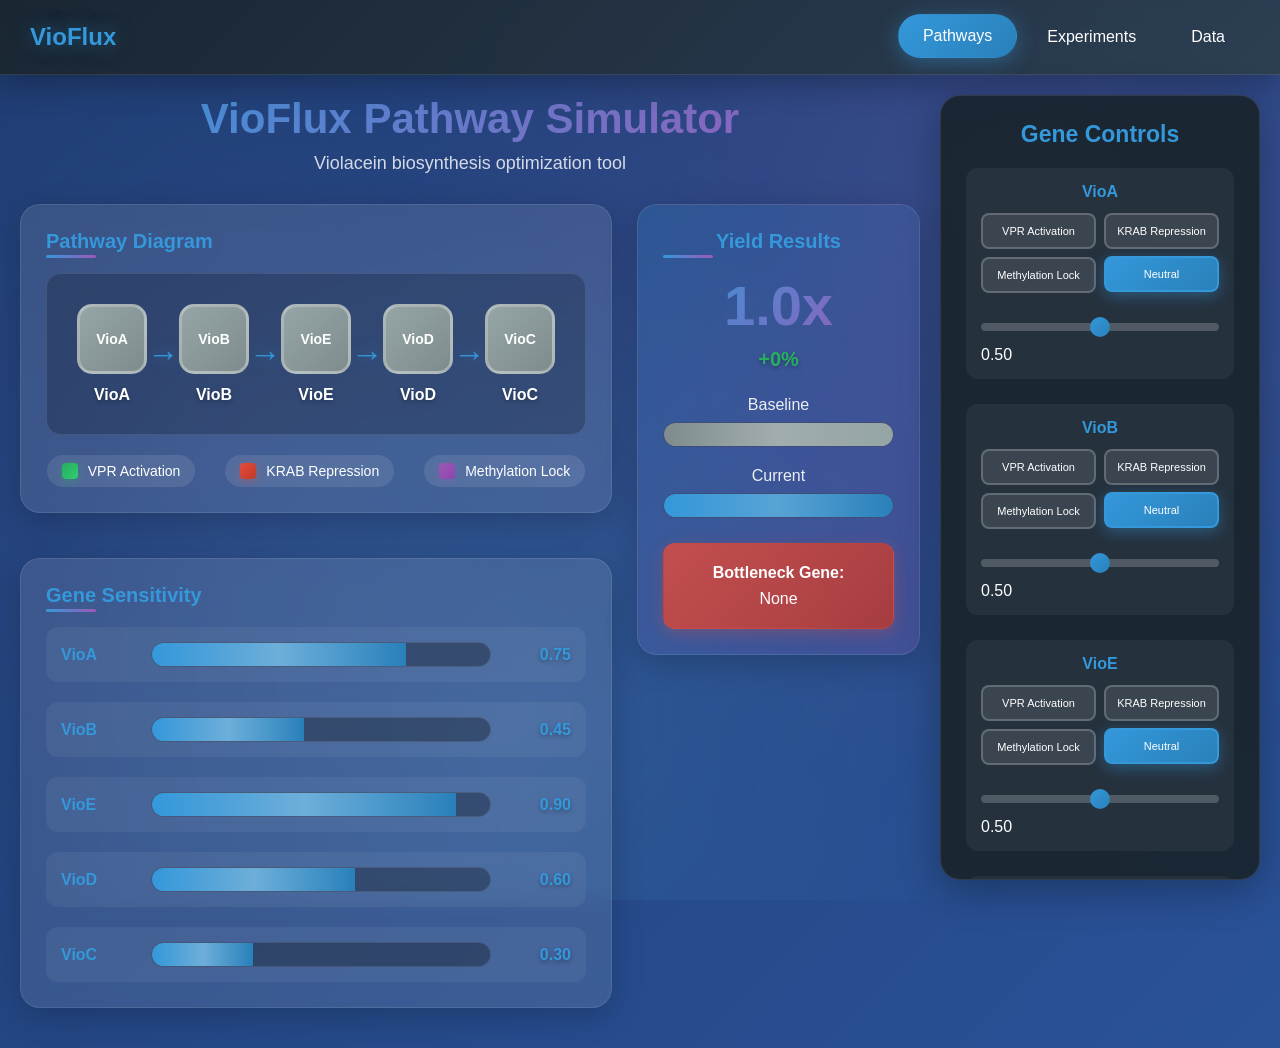
==== docs/index.html @ d542869a "Publish demo to GitHub Pages" ====
<!DOCTYPE html>
<html lang="en">
<head>
    <meta charset="UTF-8">
    <meta name="viewport" content="width=device-width, initial-scale=1.0">
    <title>VioFlux - Violacein Pathway Simulator</title>
    <style>
/* ========= Base / Globals ========= */
* {
    margin: 0;
    padding: 0;
    box-sizing: border-box;
}

/* NEW: variables + space for the floating controls */
:root { --controls-width: 320px; --controls-gap: 20px; --nav-height: 60px; }
body.with-controls {
    padding-right: calc(var(--controls-width) + var(--controls-gap));
}

body {
    font-family: 'Segoe UI', Tahoma, Geneva, Verdana, sans-serif;
    background: linear-gradient(135deg, #1e3c72 0%, #2a5298 100%);
    color: white;
    min-height: 100vh;
    position: relative;
    overflow-x: hidden;
    padding-top: var(--nav-height);
}

body::before {
    content: '';
    position: fixed;
    top: 0;
    left: 0;
    width: 100%;
    height: 100%;
    background: radial-gradient(circle at 20% 50%, rgba(120, 119, 198, 0.1) 0%, transparent 50%),
                radial-gradient(circle at 80% 20%, rgba(255, 119, 198, 0.1) 0%, transparent 50%),
                radial-gradient(circle at 40% 80%, rgba(120, 219, 255, 0.1) 0%, transparent 50%);
    z-index: -1;
    animation: backgroundShift 20s ease-in-out infinite alternate;
}

@keyframes backgroundShift {
    0% { transform: translateX(-10px) translateY(-5px); }
    100% { transform: translateX(10px) translateY(5px); }
}

/* ========= Navbar ========= */
.navbar {
    background: linear-gradient(135deg, rgba(26, 37, 47, 0.95) 0%, rgba(44, 62, 80, 0.95) 100%);
    backdrop-filter: blur(10px);
    padding: 15px 30px;
    display: flex;
    align-items: center;
    box-shadow: 0 8px 32px rgba(0, 0, 0, 0.3);
    border-bottom: 1px solid rgba(255, 255, 255, 0.1);
    position: fixed;
    top: 0;
    left: 0;
    right: 0;
    z-index: 100;
}

.logo {
    display: flex;
    align-items: center;
    gap: 10px;
    font-size: 24px;
    font-weight: 700;
    color: #3498db;
    text-shadow: 0 0 20px rgba(52, 152, 219, 0.5);
}

.nav-links {
    margin-left: auto;
    display: flex;
    gap: 5px;
}

.nav-link {
    padding: 12px 24px;
    cursor: pointer;
    border-radius: 25px;
    transition: all 0.3s cubic-bezier(0.4, 0, 0.2, 1);
    position: relative;
    overflow: hidden;
    font-weight: 500;
    border: 1px solid transparent;
}

.nav-link::before {
    content: '';
    position: absolute;
    top: 0;
    left: -100%;
    width: 100%;
    height: 100%;
    background: linear-gradient(90deg, transparent, rgba(255, 255, 255, 0.1), transparent);
    transition: left 0.5s;
}

.nav-link:hover::before { left: 100%; }

.nav-link:hover {
    background: rgba(255, 255, 255, 0.1);
    transform: translateY(-2px);
    box-shadow: 0 4px 15px rgba(0, 0, 0, 0.2);
    border-color: rgba(255, 255, 255, 0.2);
}

.nav-link.active {
    background: linear-gradient(135deg, #3498db, #2980b9);
    color: white;
    box-shadow: 0 4px 20px rgba(52, 152, 219, 0.4);
    transform: translateY(-1px);
}

/* ========= Layout ========= */
.container {
    max-width: 1200px;
    margin: 0 auto;
    padding: 20px;
}

/* Tabs */
.tab-content { display: none; animation: fadeInUp 0.5s ease-out; }
.tab-content.active { display: block; }

@keyframes fadeInUp {
    from { opacity: 0; transform: translateY(20px); }
    to   { opacity: 1; transform: translateY(0); }
}

.header { text-align: center; margin-bottom: 30px; }

.title {
    font-size: 42px;
    font-weight: 700;
    background: linear-gradient(135deg, #3498db, #9b59b6);
    background-clip: text;
    -webkit-background-clip: text;
    -webkit-text-fill-color: transparent;
    margin-bottom: 10px;
    animation: titleFloat 4s ease-in-out infinite alternate;
}

@keyframes titleFloat {
    0% { transform: translateY(0px); }
    100% { transform: translateY(-5px); }
}

.subtitle {
    font-size: 18px;
    color: rgba(255, 255, 255, 0.8);
    font-weight: 300;
}

/* Cards */
.card {
    background: rgba(255, 255, 255, 0.1);
    backdrop-filter: blur(10px);
    border-radius: 20px;
    padding: 25px;
    margin-bottom: 20px;
    box-shadow: 0 8px 32px rgba(0, 0, 0, 0.2);
    border: 1px solid rgba(255, 255, 255, 0.1);
    transition: all 0.3s cubic-bezier(0.4, 0, 0.2, 1);
    position: relative;
    overflow: hidden;
}
.card::before {
    content: '';
    position: absolute;
    top: -50%; left: -50%;
    width: 200%; height: 200%;
    background: linear-gradient(45deg, transparent, rgba(255, 255, 255, 0.05), transparent);
    transform: rotate(45deg);
    transition: all 0.8s; opacity: 0;
}
.card:hover::before { opacity: 1; transform: rotate(45deg) translateX(100%); }
.card:hover {
    transform: translateY(-8px);
    box-shadow: 0 20px 40px rgba(0, 0, 0, 0.3);
    border-color: rgba(255, 255, 255, 0.2);
}
.card h3 {
    color: #3498db; margin-bottom: 20px; font-size: 20px; font-weight: 600; position: relative;
}
.card h3::after {
    content: ''; position: absolute; bottom: -5px; left: 0; width: 50px; height: 3px;
    background: linear-gradient(90deg, #3498db, #9b59b6); border-radius: 2px;
}

/* Main layout for pathways */
.main-content {
    display: grid;
    grid-template-columns: 2fr 1fr;
    gap: 25px;
}

.left-panel, .right-panel {
    display: flex;
    flex-direction: column;
    gap: 25px;
}

/* Pathway diagram */
.pathway-box {
    display: flex;
    align-items: center;
    justify-content: space-between;
    padding: 30px;
    background: rgba(0, 0, 0, 0.2);
    border-radius: 15px;
    margin-bottom: 20px;
    border: 1px solid rgba(255, 255, 255, 0.1);
}

.gene-node { display: flex; flex-direction: column; align-items: center; gap: 12px; cursor: pointer; transition: all 0.3s ease; }
.gene-node:hover { transform: scale(1.05); }

.gene-circle {
    width: 70px; height: 70px; border-radius: 15px; display: flex; align-items: center; justify-content: center;
    font-weight: bold; cursor: pointer; transition: all 0.3s cubic-bezier(0.4, 0, 0.2, 1);
    border: 3px solid transparent; position: relative; overflow: hidden; font-size: 14px;
}
.gene-circle::before {
    content: ''; position: absolute; top: -50%; left: -50%; width: 200%; height: 200%;
    background: linear-gradient(45deg, transparent, rgba(255, 255, 255, 0.2), transparent);
    transition: transform 0.6s; transform: translateX(-100%) rotate(45deg);
}
.gene-circle:hover::before { transform: translateX(100%) rotate(45deg); }
.gene-circle:hover { transform: scale(1.1) rotate(5deg); box-shadow: 0 10px 30px rgba(0, 0, 0, 0.3); }

.gene-circle.neutral { background: linear-gradient(135deg, #95a5a6, #7f8c8d); border-color: rgba(255, 255, 255, 0.3); }
.gene-circle.vpr-activation { background: linear-gradient(135deg, #27ae60, #2ecc71); border-color: #27ae60; box-shadow: 0 0 20px rgba(39, 174, 96, 0.4); }
.gene-circle.krab-repression { background: linear-gradient(135deg, #e74c3c, #c0392b); border-color: #e74c3c; box-shadow: 0 0 20px rgba(231, 76, 60, 0.4); }
.gene-circle.methylation-lock { background: linear-gradient(135deg, #9b59b6, #8e44ad); border-color: #9b59b6; box-shadow: 0 0 20px rgba(155, 89, 182, 0.4); }

.gene-label { font-size: 16px; font-weight: 600; text-shadow: 0 2px 4px rgba(0, 0, 0, 0.3); }

.pathway-arrow {
    font-size: 32px; color: #3498db; animation: arrowPulse 2s ease-in-out infinite;
    text-shadow: 0 0 15px rgba(52, 152, 219, 0.6); text-align: center;
}
@keyframes arrowPulse { 0%, 100% { transform: scale(1); opacity: 0.7; } 50% { transform: scale(1.1); opacity: 1; } }

/* Legend */
.legend { display: flex; justify-content: center; gap: 30px; flex-wrap: wrap; }
.legend-item {
    display: flex; align-items: center; gap: 10px; font-size: 14px; font-weight: 500; padding: 8px 15px;
    background: rgba(255, 255, 255, 0.1); border-radius: 20px; transition: all 0.3s ease;
}
.legend-item:hover { background: rgba(255, 255, 255, 0.2); transform: translateY(-2px); }
.legend-dot { width: 16px; height: 16px; border-radius: 4px; box-shadow: 0 2px 8px rgba(0, 0, 0, 0.3); }
.legend-dot.green { background: linear-gradient(135deg, #27ae60, #2ecc71); box-shadow: 0 2px 8px rgba(39, 174, 96, 0.4); }
.legend-dot.red { background: linear-gradient(135deg, #e74c3c, #c0392b); box-shadow: 0 2px 8px rgba(231, 76, 60, 0.4); }
.legend-dot.purple { background: linear-gradient(135deg, #9b59b6, #8e44ad); box-shadow: 0 2px 8px rgba(155, 89, 182, 0.4); }

/* Yield card */
.yield-card { text-align: center; background: linear-gradient(135deg, rgba(52, 152, 219, 0.2), rgba(155, 89, 182, 0.2)); }
.yield-number {
    font-size: 56px; font-weight: 700; background: linear-gradient(135deg, #3498db, #9b59b6);
    background-clip: text; -webkit-background-clip: text; -webkit-text-fill-color: transparent; margin-bottom: 10px;
    animation: yieldPulse 3s ease-in-out infinite;
}
@keyframes yieldPulse { 0%, 100% { transform: scale(1); } 50% { transform: scale(1.05); } }
.yield-change { font-size: 20px; font-weight: 600; margin-bottom: 25px; text-shadow: 0 2px 4px rgba(0,0,0,0.3); }
.yield-bars { margin: 25px 0; }
.bar-section { margin-bottom: 20px; }
.bar-label { font-size: 16px; margin-bottom: 8px; color: rgba(255,255,255,0.9); font-weight: 500; }
.bar-container {
    height: 25px; background: rgba(0, 0, 0, 0.3); border-radius: 15px; overflow: hidden; border: 1px solid rgba(255,255,255,0.1);
}
.bar-fill { height: 100%; transition: all 0.8s cubic-bezier(0.4,0,0.2,1); position: relative; }
.bar-fill::after {
    content: ''; position: absolute; inset: 0;
    background: linear-gradient(90deg, transparent, rgba(255,255,255,0.2), transparent); animation: shimmer 2s infinite;
}
@keyframes shimmer { 0% { transform: translateX(-100%);} 100% { transform: translateX(100%);} }
.bar-fill.baseline { background: linear-gradient(90deg, #7f8c8d, #95a5a6); }
.bar-fill.current { background: linear-gradient(90deg, #3498db, #2980b9); }

.bottleneck-box {
    background: linear-gradient(135deg, rgba(231, 76, 60, 0.8), rgba(192, 57, 43, 0.8));
    padding: 20px; border-radius: 12px; margin-top: 25px; box-shadow: 0 4px 15px rgba(231, 76, 60, 0.3);
    border: 1px solid rgba(231, 76, 60, 0.3);
}
.bottleneck-box h4 { margin-bottom: 8px; font-weight: 600; }

/* Sensitivity bars */
.sensitivity-list { display: flex; flex-direction: column; gap: 20px; }
.sensitivity-item {
    display: flex; align-items: center; gap: 20px; padding: 15px; background: rgba(255,255,255,0.05);
    border-radius: 12px; transition: all 0.3s ease;
}
.sensitivity-item:hover { background: rgba(255,255,255,0.1); transform: translateX(5px); }
.sensitivity-label { min-width: 70px; font-weight: 600; color: #3498db; }
.sensitivity-bar {
    flex: 1; height: 25px; background: rgba(0,0,0,0.3); border-radius: 15px; overflow: hidden; border: 1px solid rgba(255,255,255,0.1);
}
.sensitivity-fill { height: 100%; background: linear-gradient(90deg, #3498db, #2980b9); transition: all 0.8s cubic-bezier(0.4,0,0.2,1); position: relative; }
.sensitivity-fill::after {
    content: ''; position: absolute; inset: 0;
    background: linear-gradient(90deg, transparent, rgba(255,255,255,0.3), transparent); animation: shimmer 3s infinite;
}
.sensitivity-value { min-width: 60px; text-align: right; font-weight: 600; color: #3498db; text-shadow: 0 2px 4px rgba(0,0,0,0.3); }

/* ========= Controls panel (FIXED) ========= */
.controls-panel {
    position: fixed;
    right: var(--controls-gap);
    left: auto;
    top: calc(var(--nav-height) + var(--controls-gap));
    height: calc(100vh - var(--nav-height) - (var(--controls-gap) * 2));
    width: var(--controls-width);
    background: rgba(26, 37, 47, 0.95);
    backdrop-filter: blur(15px);
    border-radius: 20px;
    padding: 25px;
    overflow-y: auto;
    box-shadow: 0 10px 40px rgba(0, 0, 0, 0.3);
    border: 1px solid rgba(255, 255, 255, 0.1);
    animation: slideInRight 0.6s ease-out;
    z-index: 200; /* above content, below any future modals */
}

@keyframes slideInRight {
    from { opacity: 0; transform: translateY(0) translateX(100%); }
    to   { opacity: 1; transform: translateY(0) translateX(0); }
}

.controls-panel h3 {
    color: #3498db;
    margin-bottom: 20px;
    font-size: 23px;
    font-weight: 600;
    text-align: center;
}

.control-group {
    margin-bottom: 25px;
    padding: 15px;
    background: rgba(255, 255, 255, 0.05);
    border-radius: 12px;
    transition: all 0.3s ease;
}
.control-group:hover { background: rgba(255, 255, 255, 0.08); }

.control-label {
    display: block; margin-bottom: 12px; font-weight: 600; color: #3498db; text-align: center;
}

.control-buttons {
    display: grid; grid-template-columns: 1fr 1fr; gap: 8px; margin-bottom: 15px;
}

.control-btn {
    padding: 10px 8px; border: 2px solid rgba(255, 255, 255, 0.2); background: rgba(255, 255, 255, 0.1);
    color: white; border-radius: 8px; cursor: pointer; font-size: 11px; font-weight: 500;
    transition: all 0.3s cubic-bezier(0.4, 0, 0.2, 1); position: relative; overflow: hidden;
}
.control-btn::before {
    content: ''; position: absolute; top: 0; left: -100%; width: 100%; height: 100%;
    background: linear-gradient(90deg, transparent, rgba(255, 255, 255, 0.1), transparent);
    transition: left 0.5s;
}
.control-btn:hover::before { left: 100%; }
.control-btn:hover { background: rgba(255,255,255,0.2); transform: translateY(-2px); box-shadow: 0 4px 15px rgba(0,0,0,0.2); }
.control-btn.active {
    background: linear-gradient(135deg, #3498db, #2980b9); border-color: #3498db; box-shadow: 0 4px 15px rgba(52,152,219,0.4);
    transform: translateY(-1px);
}

.control-section { margin-bottom: 25px; padding: 15px; background: rgba(255,255,255,0.05); border-radius: 12px; }
.control-section label { display: block; margin-bottom: 12px; font-weight: 600; color: #3498db; }

.slider {
    width: 100%; margin: 15px 0; height: 8px; border-radius: 4px; background: rgba(255, 255, 255, 0.2);
    outline: none; -webkit-appearance: none; appearance: none;
}
.slider::-webkit-slider-thumb {
    -webkit-appearance: none; appearance: none; width: 20px; height: 20px; border-radius: 50%;
    background: linear-gradient(135deg, #3498db, #2980b9); cursor: pointer; transition: all 0.3s ease;
}
.slider::-webkit-slider-thumb:hover { transform: scale(1.2); }
.slider::-moz-range-thumb {
    width: 20px; height: 20px; border-radius: 50%; background: linear-gradient(135deg, #3498db, #2980b9);
    cursor: pointer; box-shadow: 0 2px 10px rgba(52,152,219,0.4); border: none; transition: all 0.3s ease;
}
.slider::-moz-range-thumb:hover { transform: scale(1.2); }

.reset-button {
    width: 100%; padding: 15px; background: linear-gradient(135deg, #e74c3c, #c0392b);
    color: white; border: none; border-radius: 12px; cursor: pointer; font-weight: 600; font-size: 16px;
    transition: all 0.3s cubic-bezier(0.4, 0, 0.2, 1);
}
.reset-button:hover { background: linear-gradient(135deg, #c0392b, #a93226); transform: translateY(-2px); }
.reset-button:active { transform: translateY(0); }

/* Experiments, Data, etc. (unchanged from your original) */
.experiments-grid { display: grid; grid-template-columns: repeat(auto-fit, minmax(320px, 1fr)); gap: 25px; }
.run-button {
    padding: 12px 25px; background: linear-gradient(135deg, #3498db, #2980b9); color: white; border: none; border-radius: 25px;
    cursor: pointer; margin-bottom: 20px; font-weight: 600; font-size: 14px; transition: all 0.3s cubic-bezier(0.4,0,0.2,1);
    box-shadow: 0 4px 15px rgba(52, 152, 219, 0.3);
}
.run-button:hover { background: linear-gradient(135deg, #2980b9, #21618c); transform: translateY(-2px); box-shadow: 0 6px 20px rgba(52,152,219,0.4); }
.results-box { max-height: 250px; overflow-y: auto; padding-right: 10px; }
.results-box::-webkit-scrollbar { width: 6px; }
.results-box::-webkit-scrollbar-track { background: rgba(255,255,255,0.1); border-radius: 3px; }
.results-box::-webkit-scrollbar-thumb { background: rgba(52,152,219,0.6); border-radius: 3px; }

.config-list { display: flex; flex-direction: column; gap: 12px; }
.config-item {
    padding: 15px; border-radius: 12px; border-left: 4px solid; transition: all 0.3s ease; position: relative; overflow: hidden;
}
.config-item::before {
    content: ''; position: absolute; top: 0; left: -100%; width: 100%; height: 100%;
    background: linear-gradient(90deg, transparent, rgba(255,255,255,0.1), transparent); transition: left 0.6s;
}
.config-item:hover::before { left: 100%; }
.config-item:hover { transform: translateX(5px); box-shadow: 0 4px 15px rgba(0,0,0,0.2); }
.config-item.good { background: rgba(39, 174, 96, 0.2); border-left-color: #27ae60; box-shadow: 0 2px 10px rgba(39,174,96,0.1); }
.config-item.ok { background: rgba(52, 152, 219, 0.2); border-left-color: #3498db; box-shadow: 0 2px 10px rgba(52,152,219,0.1); }
.config-item.bad { background: rgba(231, 76, 60, 0.2); border-left-color: #e74c3c; box-shadow: 0 2px 10px rgba(231,76,60,0.1); }

.param-effects { display: flex; flex-direction: column; gap: 12px; }
.param-effects div { padding: 12px; background: rgba(255,255,255,0.1); border-radius: 8px; transition: all 0.3s ease; border-left: 3px solid #3498db; }
.param-effects div:hover { background: rgba(255,255,255,0.15); transform: translateX(5px); }

.data-section { display: grid; grid-template-columns: 2fr 1fr; gap: 25px; }
.data-table { width: 100%; border-collapse: collapse; border-radius: 12px; overflow: hidden; box-shadow: 0 4px 15px rgba(0,0,0,0.1); }
.data-table th, .data-table td { padding: 15px; text-align: left; border-bottom: 1px solid rgba(255,255,255,0.1); transition: all 0.3s ease; }
.data-table th { background: rgba(52,152,219,0.2); color: #3498db; font-weight: 600; text-transform: uppercase; font-size: 14px; letter-spacing: 1px; }
.data-table tr:hover { background: rgba(255,255,255,0.05); }

.settings-grid { display: grid; grid-template-columns: 1fr; gap: 18px; }
.setting-item {
    padding: 15px; background: rgba(255,255,255,0.1); border-radius: 12px; transition: all 0.3s ease; border-left: 4px solid #3498db;
}
.setting-item:hover { background: rgba(255,255,255,0.15); transform: translateX(5px); box-shadow: 0 4px 15px rgba(52,152,219,0.2); }

/* ========= Responsive ========= */
@media (max-width: 1000px) {
    /* remove right padding when panel is inline */
    body.with-controls { padding-right: 0; }

    .controls-panel {
        position: static;
        transform: none;
        margin-top: 20px;
        width: 100%;
        height: auto;
        animation: none;
    }
    .main-content { grid-template-columns: 1fr; }
    .data-section { grid-template-columns: 1fr; }
    .nav-links { gap: 2px; }
    .nav-link { padding: 8px 16px; font-size: 14px; }
}

@media (max-width: 600px) {
    .pathway-box { flex-direction: column; gap: 15px; padding: 20px; }
    .pathway-arrow { transform: rotate(90deg); margin: 10px 0; }
    .title { font-size: 28px; }
    .control-buttons { grid-template-columns: 1fr; }
    .gene-circle { width: 60px; height: 60px; font-size: 12px; }
    .yield-number { font-size: 42px; }
    .experiments-grid { grid-template-columns: 1fr; }
    .legend { gap: 15px; }
    .legend-item { font-size: 12px; padding: 6px 12px; }
}

/* Scrollbars + polish */
::-webkit-scrollbar { width: 8px; }
::-webkit-scrollbar-track { background: rgba(255,255,255,0.1); border-radius: 4px; }
::-webkit-scrollbar-thumb { background: linear-gradient(135deg, #3498db, #2980b9); border-radius: 4px; }
::-webkit-scrollbar-thumb:hover { background: linear-gradient(135deg, #2980b9, #21618c); }

@keyframes spin { 0% { transform: rotate(0deg);} 100% { transform: rotate(360deg);} }
.loading::after {
    content: ''; display: inline-block; width: 16px; height: 16px; margin-left: 8px;
    border: 2px solid transparent; border-top: 2px solid currentColor; border-radius: 50%; animation: spin 1s linear infinite;
}
.pulse { animation: pulse 2s infinite; }
@keyframes pulse {
    0% { box-shadow: 0 0 0 0 rgba(52,152,219,0.4);}
    70% { box-shadow: 0 0 0 15px rgba(52,152,219,0);}
    100% { box-shadow: 0 0 0 0 rgba(52,152,219,0);}
}

button:focus, .nav-link:focus, .control-btn:focus, .slider:focus { outline: 2px solid #3498db; outline-offset: 2px; }
* { transition: transform 0.2s ease, box-shadow 0.2s ease, opacity 0.2s ease; }
.glass {
    background: rgba(255,255,255,0.1); backdrop-filter: blur(20px); border: 1px solid rgba(255,255,255,0.2);
    box-shadow: 0 8px 32px rgba(0,0,0,0.1);
}
    </style>
</head>
<body>
    <nav class="navbar">
        <div class="logo">VioFlux</div>
        <div class="nav-links">
            <div class="nav-link active" data-tab="pathways">Pathways</div>
            <div class="nav-link" data-tab="experiments">Experiments</div>
            <div class="nav-link" data-tab="data">Data</div>
        </div>
    </nav>

    <div class="container">
        <!-- Pathways Tab -->
        <div id="pathways" class="tab-content active">
            <div class="header">
                <h1 class="title">VioFlux Pathway Simulator</h1>
                <p class="subtitle">Violacein biosynthesis optimization tool</p>
            </div>

            <div class="main-content">
                <div class="left-panel">
                    <div class="card">
                        <h3>Pathway Diagram</h3>
                        <div class="pathway-box" id="pathwayContainer">
                            <!-- Populated by JS -->
                        </div>
                        <div class="legend">
                            <div class="legend-item">
                                <div class="legend-dot green"></div> VPR Activation
                            </div>
                            <div class="legend-item">
                                <div class="legend-dot red"></div> KRAB Repression
                            </div>
                            <div class="legend-item">
                                <div class="legend-dot purple"></div> Methylation Lock
                            </div>
                        </div>
                    </div>

                    <div class="card">
                        <h3>Gene Sensitivity</h3>
                        <div class="sensitivity-list" id="sensitivityBars"></div>
                    </div>
                </div>

                <div class="right-panel">
                    <div class="card yield-card">
                        <h3>Yield Results</h3>
                        <div class="yield-number" id="yieldValue">1.0x</div>
                        <div class="yield-change" id="yieldChange">+0%</div>

                        <div class="yield-bars">
                            <div class="bar-section">
                                <div class="bar-label">Baseline</div>
                                <div class="bar-container">
                                    <div class="bar-fill baseline" style="width: 100%;"></div>
                                </div>
                            </div>
                            <div class="bar-section">
                                <div class="bar-label">Current</div>
                                <div class="bar-container">
                                    <div class="bar-fill current" id="currentYieldBar" style="width: 100%;"></div>
                                </div>
                            </div>
                        </div>

                        <div class="bottleneck-box" id="bottleneckInfo">
                            <h4>Bottleneck Gene:</h4>
                            <p id="bottleneckGene">None</p>
                        </div>
                    </div>
                </div>
            </div>
        </div>

        <!-- Experiments Tab -->
        <div id="experiments" class="tab-content">
            <div class="header">
                <h1 class="title">Experiment Results</h1>
                <p class="subtitle">Previous runs and optimization data</p>
            </div>

            <div class="experiments-grid">
                <div class="card">
                    <h3>Quick Grid Search</h3>
                    <p style="margin-bottom: 20px;">Test all combinations of OFF/MED/ON for each gene</p>
                    <button onclick="runGridSearch()" class="run-button">Run Grid Search</button>
                    <div id="gridResults" class="results-box"></div>
                </div>

                <div class="card">
                    <h3>Best Configurations</h3>
                    <div class="config-list">
                        <div class="config-item good"><strong>Config A:</strong> VioE + VioA activation → 2.3x yield</div>
                        <div class="config-item ok"><strong>Config B:</strong> Balanced expression → 1.8x yield</div>
                        <div class="config-item bad"><strong>Config C:</strong> VioE repressed → 0.4x yield</div>
                    </div>
                </div>

                <div class="card">
                    <h3>Parameter Effects</h3>
                    <p style="margin-bottom: 20px;">How different settings affect the final yield</p>
                    <div class="param-effects">
                        <div>Supply Cap: Higher = better (up to 2.5)</div>
                        <div>Burden: Lower = better performance</div>
                        <div>VioE critical: Don't repress below 0.3</div>
                    </div>
                </div>
            </div>
        </div>

        <!-- Data Tab -->
        <div id="data" class="tab-content">
            <div class="header">
                <h1 class="title">Pathway Data</h1>
                <p class="subtitle">Gene information and current settings</p>
            </div>

            <div class="data-section">
                <div class="card">
                    <h3>Gene Data</h3>
                    <table class="data-table">
                        <tr>
                            <th>Gene</th>
                            <th>Order</th>
                            <th>Baseline</th>
                            <th>Burden</th>
                        </tr>
                        <tbody id="pathwayDataTable"></tbody>
                    </table>
                </div>

                <div class="card">
                    <h3>Current Settings</h3>
                    <div class="settings-grid">
                        <div class="setting-item">
                            <strong>Supply Cap:</strong> <span id="currentSupplyCap">2.0</span>
                        </div>
                        <div class="setting-item">
                            <strong>Burden Factor:</strong> <span id="currentBurdenSensitivity">0.05</span>
                        </div>
                        <div class="setting-item">
                            <strong>Active Genes:</strong> <span id="activeGeneCount">0/5</span>
                        </div>
                        <div class="setting-item">
                            <strong>Current Yield:</strong> <span id="currentYield">1.0x</span>
                        </div>
                    </div>
                </div>
            </div>
        </div>
    </div>

    <!-- Controls Panel -->
    <div class="controls-panel">
        <h3>Gene Controls</h3>
        <div id="geneControls"></div>

        <div class="control-section">
            <label>Supply Cap</label>
            <input type="range" class="slider" id="supplyCap" min="0.5" max="3.0" step="0.1" value="2.0">
            <span id="supplyCapValue">2.0</span>
        </div>

        <div class="control-section">
            <label>Burden Sensitivity</label>
            <input type="range" class="slider" id="burdenSensitivity" min="0.0" max="0.15" step="0.01" value="0.05">
            <span id="burdenSensitivityValue">0.05</span>
        </div>

        <button onclick="resetAll()" class="reset-button">Reset All</button>
    </div>

    <script>
/* ====== Data ====== */
var pathwayData = [
    { gene: 'VioA', step_order: 1, baseline_k: 1.0, burden_w: 1.0 },
    { gene: 'VioB', step_order: 2, baseline_k: 1.0, burden_w: 1.0 },
    { gene: 'VioE', step_order: 3, baseline_k: 1.0, burden_w: 1.0 },
    { gene: 'VioD', step_order: 4, baseline_k: 1.0, burden_w: 1.0 },
    { gene: 'VioC', step_order: 5, baseline_k: 1.0, burden_w: 1.2 }
];

var moduleTypes = {
    'VPR_Activation': { type: 'activator', className: 'vpr-activation', effect: 3.0 },
    'KRAB_Repression': { type: 'repressor', className: 'krab-repression', effect: 0.2 },
    'Methylation_Lock': { type: 'binary', className: 'methylation-lock', effect: 1.0 },
    'Neutral': { type: 'neutral', className: 'neutral', effect: 1.0 }
};

var geneStates = {};

var simulationData = {
    yield: 1.0,
    bottleneck: 'None',
    sensitivities: [
        { gene: 'VioA', value: 0.75 },
        { gene: 'VioB', value: 0.45 },
        { gene: 'VioE', value: 0.90 },
        { gene: 'VioD', value: 0.60 },
        { gene: 'VioC', value: 0.30 }
    ]
};

/* ====== Helpers ====== */
function initializeGenes() {
    for (var i = 0; i < pathwayData.length; i++) {
        var gene = pathwayData[i];
        geneStates[gene.gene] = { module: 'Neutral', level: 0.5 };
    }
}

function setupTabs() {
    var navLinks = document.querySelectorAll('.nav-link');
    var tabContents = document.querySelectorAll('.tab-content');
    for (var i = 0; i < navLinks.length; i++) {
        navLinks[i].addEventListener('click', function(e) {
            var targetTab = e.target.getAttribute('data-tab');
            for (var j = 0; j < navLinks.length; j++) navLinks[j].classList.remove('active');
            for (var k = 0; k < tabContents.length; k++) tabContents[k].classList.remove('active');
            e.target.classList.add('active');
            document.getElementById(targetTab).classList.add('active');
        });
    }
}

function buildPathwayDiagram() {
    var container = document.getElementById('pathwayContainer');
    container.innerHTML = '';
    for (var i = 0; i < pathwayData.length; i++) {
        var gene = pathwayData[i];
        var geneNode = document.createElement('div');
        geneNode.className = 'gene-node';
        var geneCircle = document.createElement('div');
        geneCircle.className = 'gene-circle neutral';
        geneCircle.textContent = gene.gene;
        geneCircle.onclick = function() { cycleGeneModule(this.textContent); };
        var geneLabel = document.createElement('div');
        geneLabel.className = 'gene-label'; geneLabel.textContent = gene.gene;
        geneNode.appendChild(geneCircle); geneNode.appendChild(geneLabel);
        container.appendChild(geneNode);
        if (i < pathwayData.length - 1) {
            var arrow = document.createElement('div');
            arrow.className = 'pathway-arrow'; arrow.textContent = '→';
            container.appendChild(arrow);
        }
    }
}

function buildGeneControls() {
    var container = document.getElementById('geneControls');
    container.innerHTML = '';
    for (var i = 0; i < pathwayData.length; i++) {
        var gene = pathwayData[i];
        var controlGroup = document.createElement('div');
        controlGroup.className = 'control-group';
        var label = document.createElement('label');
        label.className = 'control-label'; label.textContent = gene.gene;

        var buttonContainer = document.createElement('div');
        buttonContainer.className = 'control-buttons';

        var moduleNames = Object.keys(moduleTypes);
        for (var j = 0; j < moduleNames.length; j++) {
            var moduleName = moduleNames[j];
            var button = document.createElement('button');
            button.className = 'control-btn';
            button.textContent = moduleName.replace('_', ' ');
            (function(geneName, moduleType, btn) {
                btn.onclick = function() { setGeneModule(geneName, moduleType); };
            })(gene.gene, moduleName, button);
            if (moduleName === 'Neutral') button.classList.add('active');
            buttonContainer.appendChild(button);
        }

        var slider = document.createElement('input');
        slider.type = 'range'; slider.className = 'slider';
        slider.min = '0'; slider.max = '1'; slider.step = '0.05'; slider.value = '0.5';
        (function(geneName, s) { s.oninput = function() { setGeneLevel(geneName, parseFloat(this.value)); }; })(gene.gene, slider);

        var sliderValue = document.createElement('span');
        sliderValue.textContent = '0.50'; sliderValue.id = gene.gene + 'Level';

        controlGroup.appendChild(label);
        controlGroup.appendChild(buttonContainer);
        controlGroup.appendChild(slider);
        controlGroup.appendChild(sliderValue);
        container.appendChild(controlGroup);
    }
}

function buildSensitivityBars() {
    var container = document.getElementById('sensitivityBars');
    container.innerHTML = '';
    for (var i = 0; i < simulationData.sensitivities.length; i++) {
        var item = simulationData.sensitivities[i];
        var sensitivityItem = document.createElement('div');
        sensitivityItem.className = 'sensitivity-item';
        var label = document.createElement('div');
        label.className = 'sensitivity-label'; label.textContent = item.gene;
        var barContainer = document.createElement('div'); barContainer.className = 'sensitivity-bar';
        var barFill = document.createElement('div'); barFill.className = 'sensitivity-fill'; barFill.style.width = (item.value * 100) + '%';
        var value = document.createElement('div'); value.className = 'sensitivity-value'; value.textContent = item.value.toFixed(2);
        barContainer.appendChild(barFill);
        sensitivityItem.appendChild(label); sensitivityItem.appendChild(barContainer); sensitivityItem.appendChild(value);
        container.appendChild(sensitivityItem);
    }
}

function buildDataTable() {
    var tableBody = document.getElementById('pathwayDataTable');
    tableBody.innerHTML = '';
    for (var i = 0; i < pathwayData.length; i++) {
        var gene = pathwayData[i];
        var row = document.createElement('tr');
        var geneCell = document.createElement('td'); geneCell.textContent = gene.gene; geneCell.style.fontWeight = 'bold'; geneCell.style.color = '#3498db';
        var orderCell = document.createElement('td'); orderCell.textContent = gene.step_order;
        var baselineCell = document.createElement('td'); baselineCell.textContent = gene.baseline_k.toFixed(1);
        var burdenCell = document.createElement('td'); burdenCell.textContent = gene.burden_w.toFixed(1);
        row.appendChild(geneCell); row.appendChild(orderCell); row.appendChild(baselineCell); row.appendChild(burdenCell);
        tableBody.appendChild(row);
    }
}

function cycleGeneModule(geneName) {
    var currentModule = geneStates[geneName].module;
    var moduleNames = Object.keys(moduleTypes);
    var currentIndex = moduleNames.indexOf(currentModule);
    var nextModule = moduleNames[(currentIndex + 1) % moduleNames.length];
    setGeneModule(geneName, nextModule);
}

function setGeneModule(geneName, moduleType) {
    geneStates[geneName].module = moduleType;
    updateGeneVisual(geneName);
    updateControlButtons(geneName, moduleType);
    runSimulation();
}

function setGeneLevel(geneName, level) {
    geneStates[geneName].level = level;
    var levelDisplay = document.getElementById(geneName + 'Level');
    if (levelDisplay) levelDisplay.textContent = level.toFixed(2);
    runSimulation();
}

function updateGeneVisual(geneName) {
    var geneCircles = document.querySelectorAll('.gene-circle');
    for (var i = 0; i < geneCircles.length; i++) {
        var circle = geneCircles[i];
        if (circle.textContent === geneName) {
            var module = geneStates[geneName].module;
            var moduleConfig = moduleTypes[module];
            circle.className = 'gene-circle ' + moduleConfig.className;
        }
    }
}

function updateControlButtons(geneName, activeModule) {
    var controlGroups = document.querySelectorAll('.control-group');
    for (var i = 0; i < controlGroups.length; i++) {
        var group = controlGroups[i];
        var label = group.querySelector('.control-label');
        if (label && label.textContent === geneName) {
            var buttons = group.querySelectorAll('.control-btn');
            for (var j = 0; j < buttons.length; j++) {
                var button = buttons[j];
                button.classList.remove('active');
                if (button.textContent.replace(' ', '_') === activeModule) {
                    button.classList.add('active');
                }
            }
        }
    }
}

/* ====== Simulation ====== */
function runSimulation() {
    var yieldMultiplier = 1.0;
    var bottleneck = 'None';
    var activeGenes = 0;

    for (var i = 0; i < pathwayData.length; i++) {
        var gene = pathwayData[i];
        var state = geneStates[gene.gene];
        var module = moduleTypes[state.module];

        if (module.type === 'activator') {
            yieldMultiplier += (state.level * 1.0);
            activeGenes++;
        } else if (module.type === 'repressor') {
            yieldMultiplier *= (1 - state.level * 0.8);
        } else if (module.type === 'binary') {
            if (state.level >= 0.5) {
                yieldMultiplier += 0.3;
                activeGenes++;
            }
        }
    }

    var vioEState = geneStates['VioE'];
    var vioEModule = moduleTypes[vioEState.module];
    if (vioEModule.type === 'repressor' && vioEState.level > 0.8) {
        yieldMultiplier = 0.05;
        bottleneck = 'VioE';
    }

    var vioCState = geneStates['VioC'];
    var vioCModule = moduleTypes[vioCState.module];
    if (vioCModule.type === 'repressor' && vioCState.level > 0.6) {
        yieldMultiplier *= 0.7;
    }

    yieldMultiplier = Math.max(0.05, Math.min(5.0, yieldMultiplier));

    updateYieldDisplay(yieldMultiplier);
    updateBottleneckDisplay(bottleneck);
    updateSensitivityDisplay();
    updateDataDisplay(activeGenes, yieldMultiplier);
}

function updateYieldDisplay(multiplier) {
    var yieldValue = document.getElementById('yieldValue');
    var yieldChange = document.getElementById('yieldChange');
    var currentYieldBar = document.getElementById('currentYieldBar');

    if (yieldValue) yieldValue.textContent = multiplier.toFixed(1) + 'x';

    if (yieldChange) {
        var percentage = Math.round((multiplier - 1) * 100);
        var sign = percentage >= 0 ? '+' : '';
        yieldChange.textContent = sign + percentage + '%';
        yieldChange.style.color = percentage >= 0 ? '#27ae60' : '#e74c3c';
    }

    if (currentYieldBar) {
        var barWidth = Math.max(5, multiplier * 100);
        currentYieldBar.style.width = barWidth + '%';
    }
}

function updateBottleneckDisplay(bottleneck) {
    var bottleneckGene = document.getElementById('bottleneckGene');
    if (bottleneckGene) bottleneckGene.textContent = bottleneck;
}

function updateSensitivityDisplay() {
    var sensitivityBars = document.querySelectorAll('.sensitivity-fill');
    var sensitivityValues = document.querySelectorAll('.sensitivity-value');

    for (var i = 0; i < pathwayData.length; i++) {
        var gene = pathwayData[i];
        var originalSensitivity = simulationData.sensitivities[i].value;
        var state = geneStates[gene.gene];
        var moduleType = moduleTypes[state.module].type;

        var adjustedSensitivity = originalSensitivity;
        if (moduleType === 'activator') {
            adjustedSensitivity *= (1 + state.level * 0.5);
        } else if (moduleType === 'repressor') {
            adjustedSensitivity *= (1 - state.level * 0.4);
        } else if (moduleType === 'binary') {
            adjustedSensitivity *= (state.level >= 0.5 ? 1.3 : 0.7);
        }

        adjustedSensitivity = Math.max(0, Math.min(1, adjustedSensitivity));

        if (sensitivityBars[i]) sensitivityBars[i].style.width = (adjustedSensitivity * 100) + '%';
        if (sensitivityValues[i]) sensitivityValues[i].textContent = adjustedSensitivity.toFixed(2);
    }
}

function updateDataDisplay(activeGenes, currentYield) {
    var activeGeneCount = document.getElementById('activeGeneCount');
    var currentSupplyCap = document.getElementById('currentSupplyCap');
    var currentBurdenSensitivity = document.getElementById('currentBurdenSensitivity');
    var currentYieldDisplay = document.getElementById('currentYield');

    if (activeGeneCount) activeGeneCount.textContent = activeGenes + '/5';

    if (currentSupplyCap) {
        var supplySlider = document.getElementById('supplyCap');
        currentSupplyCap.textContent = supplySlider ? supplySlider.value : '2.0';
    }
    if (currentBurdenSensitivity) {
        var burdenSlider = document.getElementById('burdenSensitivity');
        currentBurdenSensitivity.textContent = burdenSlider ? burdenSlider.value : '0.05';
    }
    if (currentYieldDisplay) currentYieldDisplay.textContent = currentYield.toFixed(1) + 'x';
}

function resetAll() {
    for (var i = 0; i < pathwayData.length; i++) {
        var gene = pathwayData[i];
        geneStates[gene.gene] = { module: 'Neutral', level: 0.5 };
    }
    var sliders = document.querySelectorAll('.slider');
    for (var i = 0; i < sliders.length; i++) {
        var slider = sliders[i];
        if (slider.id !== 'supplyCap' && slider.id !== 'burdenSensitivity') slider.value = 0.5;
    }
    for (var i = 0; i < pathwayData.length; i++) {
        var gene = pathwayData[i];
        var levelDisplay = document.getElementById(gene.gene + 'Level');
        if (levelDisplay) levelDisplay.textContent = '0.50';
    }
    for (var i = 0; i < pathwayData.length; i++) {
        var gene = pathwayData[i];
        updateGeneVisual(gene.gene);
        updateControlButtons(gene.gene, 'Neutral');
    }
    runSimulation();
}

function runGridSearch() {
    var gridResults = document.getElementById('gridResults');
    if (!gridResults) return;
    gridResults.innerHTML = '<p style="color: #3498db;">Running grid search...</p>';
    setTimeout(function() {
        var results = [
            { config: 'VioA+VioE High', yield: 2.8, bottleneck: 'VioB' },
            { config: 'Balanced High', yield: 2.1, bottleneck: 'VioC' },
            { config: 'VioE Only', yield: 1.6, bottleneck: 'VioA' },
            { config: 'All Medium', yield: 1.4, bottleneck: 'VioD' },
            { config: 'VioC Repressed', yield: 0.3, bottleneck: 'VioC' }
        ];
        var html = '<div style="max-height: 200px; overflow-y: auto;">';
        for (var i = 0; i < results.length; i++) {
            var result = results[i];
            var colorClass = i === 0 ? 'good' : i < 3 ? 'ok' : 'bad';
            html += '<div class="config-item ' + colorClass + '">';
            html += '<strong>' + result.config + ':</strong> ' + result.yield.toFixed(1) + 'x yield<br>';
            html += '<small>Bottleneck: ' + result.bottleneck + '</small>';
            html += '</div>';
        }
        html += '</div>';
        gridResults.innerHTML = html;
    }, 1000);
}

function setupGlobalControls() {
    var supplySlider = document.getElementById('supplyCap');
    var supplyValue = document.getElementById('supplyCapValue');
    if (supplySlider && supplyValue) {
        supplySlider.oninput = function() { supplyValue.textContent = this.value; runSimulation(); };
    }
    var burdenSlider = document.getElementById('burdenSensitivity');
    var burdenValue = document.getElementById('burdenSensitivityValue');
    if (burdenSlider && burdenValue) {
        burdenSlider.oninput = function() { burdenValue.textContent = this.value; runSimulation(); };
    }
}

/* NEW: compute actual navbar height so the panel anchors correctly */
function setControlsOffset() {
    const nav = document.querySelector('.navbar');
    const h = nav ? nav.offsetHeight : 60;
    document.documentElement.style.setProperty('--nav-height', h + 'px');
}
window.addEventListener('resize', setControlsOffset);

/* ====== Init ====== */
document.addEventListener('DOMContentLoaded', function() {
    initializeGenes();
    setupTabs();
    buildPathwayDiagram();
    buildGeneControls();
    buildSensitivityBars();
    buildDataTable();
    setupGlobalControls();

    document.body.classList.add('with-controls'); // reserve right-side space for the floating panel
    setControlsOffset();                           // measure navbar and set CSS var

    runSimulation();
});
    </script>
</body>
</html>
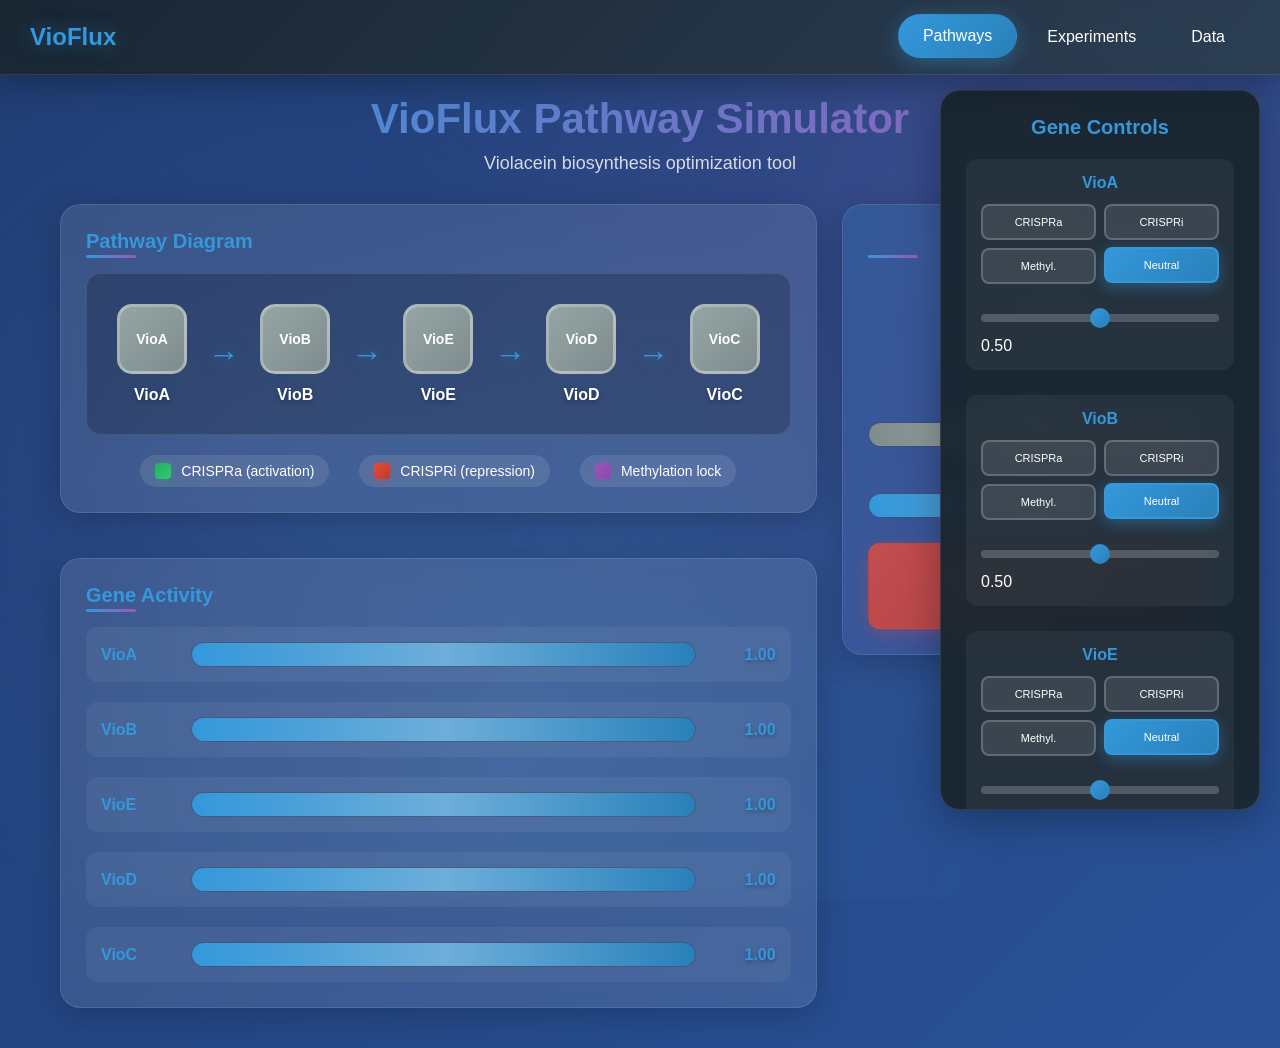
==== commit 093b660a: "Move web interface to docs/ so it can be served by GitHub Pages, link the live demo and Devpost from" ====
--- a/docs/index.html
+++ b/docs/index.html
@@ -3,19 +3,14 @@
 <head>
     <meta charset="UTF-8">
     <meta name="viewport" content="width=device-width, initial-scale=1.0">
+    <meta name="description" content="Interactive simulator for how CRISPRa, CRISPRi and methylation tuning of the violacein pathway (VioA–VioE) shifts flux and yield. 1st place, TurbioHacks Global Bio × AI Hackathon.">
     <title>VioFlux - Violacein Pathway Simulator</title>
     <style>
-/* ========= Base / Globals ========= */
+
 * {
     margin: 0;
     padding: 0;
     box-sizing: border-box;
-}
-
-/* NEW: variables + space for the floating controls */
-:root { --controls-width: 320px; --controls-gap: 20px; --nav-height: 60px; }
-body.with-controls {
-    padding-right: calc(var(--controls-width) + var(--controls-gap));
 }
 
 body {
@@ -25,8 +20,8 @@
     min-height: 100vh;
     position: relative;
     overflow-x: hidden;
-    padding-top: var(--nav-height);
-}
+}
+
 
 body::before {
     content: '';
@@ -47,7 +42,7 @@
     100% { transform: translateX(10px) translateY(5px); }
 }
 
-/* ========= Navbar ========= */
+
 .navbar {
     background: linear-gradient(135deg, rgba(26, 37, 47, 0.95) 0%, rgba(44, 62, 80, 0.95) 100%);
     backdrop-filter: blur(10px);
@@ -56,10 +51,8 @@
     align-items: center;
     box-shadow: 0 8px 32px rgba(0, 0, 0, 0.3);
     border-bottom: 1px solid rgba(255, 255, 255, 0.1);
-    position: fixed;
+    position: sticky;
     top: 0;
-    left: 0;
-    right: 0;
     z-index: 100;
 }
 
@@ -101,7 +94,9 @@
     transition: left 0.5s;
 }
 
-.nav-link:hover::before { left: 100%; }
+.nav-link:hover::before {
+    left: 100%;
+}
 
 .nav-link:hover {
     background: rgba(255, 255, 255, 0.1);
@@ -117,23 +112,38 @@
     transform: translateY(-1px);
 }
 
-/* ========= Layout ========= */
+
 .container {
     max-width: 1200px;
     margin: 0 auto;
     padding: 20px;
 }
 
-/* Tabs */
-.tab-content { display: none; animation: fadeInUp 0.5s ease-out; }
-.tab-content.active { display: block; }
+/* Tab system */
+.tab-content {
+    display: none;
+    animation: fadeInUp 0.5s ease-out;
+}
+
+.tab-content.active {
+    display: block;
+}
 
 @keyframes fadeInUp {
-    from { opacity: 0; transform: translateY(20px); }
-    to   { opacity: 1; transform: translateY(0); }
-}
-
-.header { text-align: center; margin-bottom: 30px; }
+    from {
+        opacity: 0;
+        transform: translateY(20px);
+    }
+    to {
+        opacity: 1;
+        transform: translateY(0);
+    }
+}
+
+.header {
+    text-align: center;
+    margin-bottom: 30px;
+}
 
 .title {
     font-size: 42px;
@@ -170,27 +180,48 @@
     position: relative;
     overflow: hidden;
 }
+
 .card::before {
     content: '';
     position: absolute;
-    top: -50%; left: -50%;
-    width: 200%; height: 200%;
+    top: -50%;
+    left: -50%;
+    width: 200%;
+    height: 200%;
     background: linear-gradient(45deg, transparent, rgba(255, 255, 255, 0.05), transparent);
     transform: rotate(45deg);
-    transition: all 0.8s; opacity: 0;
-}
-.card:hover::before { opacity: 1; transform: rotate(45deg) translateX(100%); }
+    transition: all 0.8s;
+    opacity: 0;
+}
+
+.card:hover::before {
+    opacity: 1;
+    transform: rotate(45deg) translateX(100%);
+}
+
 .card:hover {
     transform: translateY(-8px);
     box-shadow: 0 20px 40px rgba(0, 0, 0, 0.3);
     border-color: rgba(255, 255, 255, 0.2);
 }
+
 .card h3 {
-    color: #3498db; margin-bottom: 20px; font-size: 20px; font-weight: 600; position: relative;
-}
+    color: #3498db;
+    margin-bottom: 20px;
+    font-size: 20px;
+    font-weight: 600;
+    position: relative;
+}
+
 .card h3::after {
-    content: ''; position: absolute; bottom: -5px; left: 0; width: 50px; height: 3px;
-    background: linear-gradient(90deg, #3498db, #9b59b6); border-radius: 2px;
+    content: '';
+    position: absolute;
+    bottom: -5px;
+    left: 0;
+    width: 50px;
+    height: 3px;
+    background: linear-gradient(90deg, #3498db, #9b59b6);
+    border-radius: 2px;
 }
 
 /* Main layout for pathways */
@@ -218,124 +249,335 @@
     border: 1px solid rgba(255, 255, 255, 0.1);
 }
 
-.gene-node { display: flex; flex-direction: column; align-items: center; gap: 12px; cursor: pointer; transition: all 0.3s ease; }
-.gene-node:hover { transform: scale(1.05); }
+.gene-node {
+    display: flex;
+    flex-direction: column;
+    align-items: center;
+    gap: 12px;
+    cursor: pointer;
+    transition: all 0.3s ease;
+}
+
+.gene-node:hover {
+    transform: scale(1.05);
+}
 
 .gene-circle {
-    width: 70px; height: 70px; border-radius: 15px; display: flex; align-items: center; justify-content: center;
-    font-weight: bold; cursor: pointer; transition: all 0.3s cubic-bezier(0.4, 0, 0.2, 1);
-    border: 3px solid transparent; position: relative; overflow: hidden; font-size: 14px;
-}
+    width: 70px;
+    height: 70px;
+    border-radius: 15px;
+    display: flex;
+    align-items: center;
+    justify-content: center;
+    font-weight: bold;
+    cursor: pointer;
+    transition: all 0.3s cubic-bezier(0.4, 0, 0.2, 1);
+    border: 3px solid transparent;
+    position: relative;
+    overflow: hidden;
+    font-size: 14px;
+}
+
 .gene-circle::before {
-    content: ''; position: absolute; top: -50%; left: -50%; width: 200%; height: 200%;
+    content: '';
+    position: absolute;
+    top: -50%;
+    left: -50%;
+    width: 200%;
+    height: 200%;
     background: linear-gradient(45deg, transparent, rgba(255, 255, 255, 0.2), transparent);
-    transition: transform 0.6s; transform: translateX(-100%) rotate(45deg);
-}
-.gene-circle:hover::before { transform: translateX(100%) rotate(45deg); }
-.gene-circle:hover { transform: scale(1.1) rotate(5deg); box-shadow: 0 10px 30px rgba(0, 0, 0, 0.3); }
-
-.gene-circle.neutral { background: linear-gradient(135deg, #95a5a6, #7f8c8d); border-color: rgba(255, 255, 255, 0.3); }
-.gene-circle.vpr-activation { background: linear-gradient(135deg, #27ae60, #2ecc71); border-color: #27ae60; box-shadow: 0 0 20px rgba(39, 174, 96, 0.4); }
-.gene-circle.krab-repression { background: linear-gradient(135deg, #e74c3c, #c0392b); border-color: #e74c3c; box-shadow: 0 0 20px rgba(231, 76, 60, 0.4); }
-.gene-circle.methylation-lock { background: linear-gradient(135deg, #9b59b6, #8e44ad); border-color: #9b59b6; box-shadow: 0 0 20px rgba(155, 89, 182, 0.4); }
-
-.gene-label { font-size: 16px; font-weight: 600; text-shadow: 0 2px 4px rgba(0, 0, 0, 0.3); }
+    transition: transform 0.6s;
+    transform: translateX(-100%) rotate(45deg);
+}
+
+.gene-circle:hover::before {
+    transform: translateX(100%) rotate(45deg);
+}
+
+.gene-circle:hover {
+    transform: scale(1.1) rotate(5deg);
+    box-shadow: 0 10px 30px rgba(0, 0, 0, 0.3);
+}
+
+.gene-circle.neutral {
+    background: linear-gradient(135deg, #95a5a6, #7f8c8d);
+    border-color: rgba(255, 255, 255, 0.3);
+}
+
+.gene-circle.vpr-activation {
+    background: linear-gradient(135deg, #27ae60, #2ecc71);
+    border-color: #27ae60;
+    box-shadow: 0 0 20px rgba(39, 174, 96, 0.4);
+}
+
+.gene-circle.krab-repression {
+    background: linear-gradient(135deg, #e74c3c, #c0392b);
+    border-color: #e74c3c;
+    box-shadow: 0 0 20px rgba(231, 76, 60, 0.4);
+}
+
+.gene-circle.methylation-lock {
+    background: linear-gradient(135deg, #9b59b6, #8e44ad);
+    border-color: #9b59b6;
+    box-shadow: 0 0 20px rgba(155, 89, 182, 0.4);
+}
+
+.gene-label {
+    font-size: 16px;
+    font-weight: 600;
+    text-shadow: 0 2px 4px rgba(0, 0, 0, 0.3);
+}
 
 .pathway-arrow {
-    font-size: 32px; color: #3498db; animation: arrowPulse 2s ease-in-out infinite;
-    text-shadow: 0 0 15px rgba(52, 152, 219, 0.6); text-align: center;
-}
-@keyframes arrowPulse { 0%, 100% { transform: scale(1); opacity: 0.7; } 50% { transform: scale(1.1); opacity: 1; } }
+    font-size: 32px;
+    color: #3498db;
+    animation: arrowPulse 2s ease-in-out infinite;
+    text-shadow: 0 0 15px rgba(52, 152, 219, 0.6);
+    text-align: center;
+}
+
+@keyframes arrowPulse {
+    0%, 100% { transform: scale(1); opacity: 0.7; }
+    50% { transform: scale(1.1); opacity: 1; }
+}
 
 /* Legend */
-.legend { display: flex; justify-content: center; gap: 30px; flex-wrap: wrap; }
+.legend {
+    display: flex;
+    justify-content: center;
+    gap: 30px;
+    flex-wrap: wrap;
+}
+
 .legend-item {
-    display: flex; align-items: center; gap: 10px; font-size: 14px; font-weight: 500; padding: 8px 15px;
-    background: rgba(255, 255, 255, 0.1); border-radius: 20px; transition: all 0.3s ease;
-}
-.legend-item:hover { background: rgba(255, 255, 255, 0.2); transform: translateY(-2px); }
-.legend-dot { width: 16px; height: 16px; border-radius: 4px; box-shadow: 0 2px 8px rgba(0, 0, 0, 0.3); }
-.legend-dot.green { background: linear-gradient(135deg, #27ae60, #2ecc71); box-shadow: 0 2px 8px rgba(39, 174, 96, 0.4); }
-.legend-dot.red { background: linear-gradient(135deg, #e74c3c, #c0392b); box-shadow: 0 2px 8px rgba(231, 76, 60, 0.4); }
-.legend-dot.purple { background: linear-gradient(135deg, #9b59b6, #8e44ad); box-shadow: 0 2px 8px rgba(155, 89, 182, 0.4); }
+    display: flex;
+    align-items: center;
+    gap: 10px;
+    font-size: 14px;
+    font-weight: 500;
+    padding: 8px 15px;
+    background: rgba(255, 255, 255, 0.1);
+    border-radius: 20px;
+    transition: all 0.3s ease;
+}
+
+.legend-item:hover {
+    background: rgba(255, 255, 255, 0.2);
+    transform: translateY(-2px);
+}
+
+.legend-dot {
+    width: 16px;
+    height: 16px;
+    border-radius: 4px;
+    box-shadow: 0 2px 8px rgba(0, 0, 0, 0.3);
+}
+
+.legend-dot.green { 
+    background: linear-gradient(135deg, #27ae60, #2ecc71);
+    box-shadow: 0 2px 8px rgba(39, 174, 96, 0.4);
+}
+.legend-dot.red { 
+    background: linear-gradient(135deg, #e74c3c, #c0392b);
+    box-shadow: 0 2px 8px rgba(231, 76, 60, 0.4);
+}
+.legend-dot.purple { 
+    background: linear-gradient(135deg, #9b59b6, #8e44ad);
+    box-shadow: 0 2px 8px rgba(155, 89, 182, 0.4);
+}
 
 /* Yield card */
-.yield-card { text-align: center; background: linear-gradient(135deg, rgba(52, 152, 219, 0.2), rgba(155, 89, 182, 0.2)); }
+.yield-card {
+    text-align: center;
+    background: linear-gradient(135deg, rgba(52, 152, 219, 0.2), rgba(155, 89, 182, 0.2));
+}
+
 .yield-number {
-    font-size: 56px; font-weight: 700; background: linear-gradient(135deg, #3498db, #9b59b6);
-    background-clip: text; -webkit-background-clip: text; -webkit-text-fill-color: transparent; margin-bottom: 10px;
+    font-size: 56px;
+    font-weight: 700;
+    background: linear-gradient(135deg, #3498db, #9b59b6);
+    background-clip: text;
+    -webkit-background-clip: text;
+    -webkit-text-fill-color: transparent;
+    margin-bottom: 10px;
     animation: yieldPulse 3s ease-in-out infinite;
 }
-@keyframes yieldPulse { 0%, 100% { transform: scale(1); } 50% { transform: scale(1.05); } }
-.yield-change { font-size: 20px; font-weight: 600; margin-bottom: 25px; text-shadow: 0 2px 4px rgba(0,0,0,0.3); }
-.yield-bars { margin: 25px 0; }
-.bar-section { margin-bottom: 20px; }
-.bar-label { font-size: 16px; margin-bottom: 8px; color: rgba(255,255,255,0.9); font-weight: 500; }
+
+@keyframes yieldPulse {
+    0%, 100% { transform: scale(1); }
+    50% { transform: scale(1.05); }
+}
+
+.yield-change {
+    font-size: 20px;
+    font-weight: 600;
+    margin-bottom: 25px;
+    text-shadow: 0 2px 4px rgba(0, 0, 0, 0.3);
+}
+
+.yield-bars {
+    margin: 25px 0;
+}
+
+.bar-section {
+    margin-bottom: 20px;
+}
+
+.bar-label {
+    font-size: 16px;
+    margin-bottom: 8px;
+    color: rgba(255, 255, 255, 0.9);
+    font-weight: 500;
+}
+
 .bar-container {
-    height: 25px; background: rgba(0, 0, 0, 0.3); border-radius: 15px; overflow: hidden; border: 1px solid rgba(255,255,255,0.1);
-}
-.bar-fill { height: 100%; transition: all 0.8s cubic-bezier(0.4,0,0.2,1); position: relative; }
+    height: 25px;
+    background: rgba(0, 0, 0, 0.3);
+    border-radius: 15px;
+    overflow: hidden;
+    border: 1px solid rgba(255, 255, 255, 0.1);
+}
+
+.bar-fill {
+    height: 100%;
+    transition: all 0.8s cubic-bezier(0.4, 0, 0.2, 1);
+    position: relative;
+}
+
 .bar-fill::after {
-    content: ''; position: absolute; inset: 0;
-    background: linear-gradient(90deg, transparent, rgba(255,255,255,0.2), transparent); animation: shimmer 2s infinite;
-}
-@keyframes shimmer { 0% { transform: translateX(-100%);} 100% { transform: translateX(100%);} }
-.bar-fill.baseline { background: linear-gradient(90deg, #7f8c8d, #95a5a6); }
-.bar-fill.current { background: linear-gradient(90deg, #3498db, #2980b9); }
+    content: '';
+    position: absolute;
+    top: 0;
+    left: 0;
+    right: 0;
+    bottom: 0;
+    background: linear-gradient(90deg, transparent, rgba(255, 255, 255, 0.2), transparent);
+    animation: shimmer 2s infinite;
+}
+
+@keyframes shimmer {
+    0% { transform: translateX(-100%); }
+    100% { transform: translateX(100%); }
+}
+
+.bar-fill.baseline {
+    background: linear-gradient(90deg, #7f8c8d, #95a5a6);
+}
+
+.bar-fill.current {
+    background: linear-gradient(90deg, #3498db, #2980b9);
+}
 
 .bottleneck-box {
     background: linear-gradient(135deg, rgba(231, 76, 60, 0.8), rgba(192, 57, 43, 0.8));
-    padding: 20px; border-radius: 12px; margin-top: 25px; box-shadow: 0 4px 15px rgba(231, 76, 60, 0.3);
+    padding: 20px;
+    border-radius: 12px;
+    margin-top: 25px;
+    box-shadow: 0 4px 15px rgba(231, 76, 60, 0.3);
     border: 1px solid rgba(231, 76, 60, 0.3);
 }
-.bottleneck-box h4 { margin-bottom: 8px; font-weight: 600; }
+
+.bottleneck-box h4 {
+    margin-bottom: 8px;
+    font-weight: 600;
+}
 
 /* Sensitivity bars */
-.sensitivity-list { display: flex; flex-direction: column; gap: 20px; }
+.sensitivity-list {
+    display: flex;
+    flex-direction: column;
+    gap: 20px;
+}
+
 .sensitivity-item {
-    display: flex; align-items: center; gap: 20px; padding: 15px; background: rgba(255,255,255,0.05);
-    border-radius: 12px; transition: all 0.3s ease;
-}
-.sensitivity-item:hover { background: rgba(255,255,255,0.1); transform: translateX(5px); }
-.sensitivity-label { min-width: 70px; font-weight: 600; color: #3498db; }
+    display: flex;
+    align-items: center;
+    gap: 20px;
+    padding: 15px;
+    background: rgba(255, 255, 255, 0.05);
+    border-radius: 12px;
+    transition: all 0.3s ease;
+}
+
+.sensitivity-item:hover {
+    background: rgba(255, 255, 255, 0.1);
+    transform: translateX(5px);
+}
+
+.sensitivity-label {
+    min-width: 70px;
+    font-weight: 600;
+    color: #3498db;
+}
+
 .sensitivity-bar {
-    flex: 1; height: 25px; background: rgba(0,0,0,0.3); border-radius: 15px; overflow: hidden; border: 1px solid rgba(255,255,255,0.1);
-}
-.sensitivity-fill { height: 100%; background: linear-gradient(90deg, #3498db, #2980b9); transition: all 0.8s cubic-bezier(0.4,0,0.2,1); position: relative; }
+    flex: 1;
+    height: 25px;
+    background: rgba(0, 0, 0, 0.3);
+    border-radius: 15px;
+    overflow: hidden;
+    border: 1px solid rgba(255, 255, 255, 0.1);
+}
+
+.sensitivity-fill {
+    height: 100%;
+    background: linear-gradient(90deg, #3498db, #2980b9);
+    transition: all 0.8s cubic-bezier(0.4, 0, 0.2, 1);
+    position: relative;
+}
+
 .sensitivity-fill::after {
-    content: ''; position: absolute; inset: 0;
-    background: linear-gradient(90deg, transparent, rgba(255,255,255,0.3), transparent); animation: shimmer 3s infinite;
-}
-.sensitivity-value { min-width: 60px; text-align: right; font-weight: 600; color: #3498db; text-shadow: 0 2px 4px rgba(0,0,0,0.3); }
-
-/* ========= Controls panel (FIXED) ========= */
+    content: '';
+    position: absolute;
+    top: 0;
+    left: 0;
+    right: 0;
+    bottom: 0;
+    background: linear-gradient(90deg, transparent, rgba(255, 255, 255, 0.3), transparent);
+    animation: shimmer 3s infinite;
+}
+
+.sensitivity-value {
+    min-width: 60px;
+    text-align: right;
+    font-weight: 600;
+    color: #3498db;
+    text-shadow: 0 2px 4px rgba(0, 0, 0, 0.3);
+}
+
+/* Controls panel */
 .controls-panel {
     position: fixed;
-    right: var(--controls-gap);
-    left: auto;
-    top: calc(var(--nav-height) + var(--controls-gap));
-    height: calc(100vh - var(--nav-height) - (var(--controls-gap) * 2));
-    width: var(--controls-width);
+    right: 20px;
+    top: 50%;
+    transform: translateY(-50%);
     background: rgba(26, 37, 47, 0.95);
     backdrop-filter: blur(15px);
     border-radius: 20px;
     padding: 25px;
+    width: 320px;
+    max-height: 80vh;
     overflow-y: auto;
     box-shadow: 0 10px 40px rgba(0, 0, 0, 0.3);
     border: 1px solid rgba(255, 255, 255, 0.1);
     animation: slideInRight 0.6s ease-out;
-    z-index: 200; /* above content, below any future modals */
 }
 
 @keyframes slideInRight {
-    from { opacity: 0; transform: translateY(0) translateX(100%); }
-    to   { opacity: 1; transform: translateY(0) translateX(0); }
+    from {
+        opacity: 0;
+        transform: translateY(-50%) translateX(100%);
+    }
+    to {
+        opacity: 1;
+        transform: translateY(-50%) translateX(0);
+    }
 }
 
 .controls-panel h3 {
     color: #3498db;
     margin-bottom: 20px;
-    font-size: 23px;
+    font-size: 20px;
     font-weight: 600;
     text-align: center;
 }
@@ -347,162 +589,475 @@
     border-radius: 12px;
     transition: all 0.3s ease;
 }
-.control-group:hover { background: rgba(255, 255, 255, 0.08); }
+
+.control-group:hover {
+    background: rgba(255, 255, 255, 0.08);
+}
 
 .control-label {
-    display: block; margin-bottom: 12px; font-weight: 600; color: #3498db; text-align: center;
+    display: block;
+    margin-bottom: 12px;
+    font-weight: 600;
+    color: #3498db;
+    text-align: center;
 }
 
 .control-buttons {
-    display: grid; grid-template-columns: 1fr 1fr; gap: 8px; margin-bottom: 15px;
+    display: grid;
+    grid-template-columns: 1fr 1fr;
+    gap: 8px;
+    margin-bottom: 15px;
 }
 
 .control-btn {
-    padding: 10px 8px; border: 2px solid rgba(255, 255, 255, 0.2); background: rgba(255, 255, 255, 0.1);
-    color: white; border-radius: 8px; cursor: pointer; font-size: 11px; font-weight: 500;
-    transition: all 0.3s cubic-bezier(0.4, 0, 0.2, 1); position: relative; overflow: hidden;
-}
+    padding: 10px 8px;
+    border: 2px solid rgba(255, 255, 255, 0.2);
+    background: rgba(255, 255, 255, 0.1);
+    color: white;
+    border-radius: 8px;
+    cursor: pointer;
+    font-size: 11px;
+    font-weight: 500;
+    transition: all 0.3s cubic-bezier(0.4, 0, 0.2, 1);
+    position: relative;
+    overflow: hidden;
+}
+
 .control-btn::before {
-    content: ''; position: absolute; top: 0; left: -100%; width: 100%; height: 100%;
+    content: '';
+    position: absolute;
+    top: 0;
+    left: -100%;
+    width: 100%;
+    height: 100%;
     background: linear-gradient(90deg, transparent, rgba(255, 255, 255, 0.1), transparent);
     transition: left 0.5s;
 }
-.control-btn:hover::before { left: 100%; }
-.control-btn:hover { background: rgba(255,255,255,0.2); transform: translateY(-2px); box-shadow: 0 4px 15px rgba(0,0,0,0.2); }
+
+.control-btn:hover::before {
+    left: 100%;
+}
+
+.control-btn:hover {
+    background: rgba(255, 255, 255, 0.2);
+    transform: translateY(-2px);
+    box-shadow: 0 4px 15px rgba(0, 0, 0, 0.2);
+}
+
 .control-btn.active {
-    background: linear-gradient(135deg, #3498db, #2980b9); border-color: #3498db; box-shadow: 0 4px 15px rgba(52,152,219,0.4);
+    background: linear-gradient(135deg, #3498db, #2980b9);
+    border-color: #3498db;
+    box-shadow: 0 4px 15px rgba(52, 152, 219, 0.4);
     transform: translateY(-1px);
 }
 
-.control-section { margin-bottom: 25px; padding: 15px; background: rgba(255,255,255,0.05); border-radius: 12px; }
-.control-section label { display: block; margin-bottom: 12px; font-weight: 600; color: #3498db; }
+.control-section {
+    margin-bottom: 25px;
+    padding: 15px;
+    background: rgba(255, 255, 255, 0.05);
+    border-radius: 12px;
+}
+
+.control-section label {
+    display: block;
+    margin-bottom: 12px;
+    font-weight: 600;
+    color: #3498db;
+}
 
 .slider {
-    width: 100%; margin: 15px 0; height: 8px; border-radius: 4px; background: rgba(255, 255, 255, 0.2);
-    outline: none; -webkit-appearance: none; appearance: none;
-}
+    width: 100%;
+    margin: 15px 0;
+    height: 8px;
+    border-radius: 4px;
+    background: rgba(255, 255, 255, 0.2);
+    outline: none;
+    -webkit-appearance: none;
+    appearance: none;
+}
+
 .slider::-webkit-slider-thumb {
-    -webkit-appearance: none; appearance: none; width: 20px; height: 20px; border-radius: 50%;
-    background: linear-gradient(135deg, #3498db, #2980b9); cursor: pointer; transition: all 0.3s ease;
-}
-.slider::-webkit-slider-thumb:hover { transform: scale(1.2); }
+    -webkit-appearance: none;
+    appearance: none;
+    width: 20px;
+    height: 20px;
+    border-radius: 50%;
+    background: linear-gradient(135deg, #3498db, #2980b9);
+    cursor: pointer;
+    transition: all 0.3s ease;
+}
+
+.slider::-webkit-slider-thumb:hover {
+    transform: scale(1.2);
+}
+
 .slider::-moz-range-thumb {
-    width: 20px; height: 20px; border-radius: 50%; background: linear-gradient(135deg, #3498db, #2980b9);
-    cursor: pointer; box-shadow: 0 2px 10px rgba(52,152,219,0.4); border: none; transition: all 0.3s ease;
-}
-.slider::-moz-range-thumb:hover { transform: scale(1.2); }
+    width: 20px;
+    height: 20px;
+    border-radius: 50%;
+    background: linear-gradient(135deg, #3498db, #2980b9);
+    cursor: pointer;
+    box-shadow: 0 2px 10px rgba(52, 152, 219, 0.4);
+    border: none;
+    transition: all 0.3s ease;
+}
+
+.slider::-moz-range-thumb:hover {
+    transform: scale(1.2);
+}
 
 .reset-button {
-    width: 100%; padding: 15px; background: linear-gradient(135deg, #e74c3c, #c0392b);
-    color: white; border: none; border-radius: 12px; cursor: pointer; font-weight: 600; font-size: 16px;
+    width: 100%;
+    padding: 15px;
+    background: linear-gradient(135deg, #e74c3c, #c0392b);
+    color: white;
+    border: none;
+    border-radius: 12px;
+    cursor: pointer;
+    font-weight: 600;
+    font-size: 16px;
     transition: all 0.3s cubic-bezier(0.4, 0, 0.2, 1);
 }
-.reset-button:hover { background: linear-gradient(135deg, #c0392b, #a93226); transform: translateY(-2px); }
-.reset-button:active { transform: translateY(0); }
-
-/* Experiments, Data, etc. (unchanged from your original) */
-.experiments-grid { display: grid; grid-template-columns: repeat(auto-fit, minmax(320px, 1fr)); gap: 25px; }
+
+.reset-button:hover {
+    background: linear-gradient(135deg, #c0392b, #a93226);
+    transform: translateY(-2px);
+}
+
+.reset-button:active {
+    transform: translateY(0);
+}
+
+/* Experiments page */
+.experiments-grid {
+    display: grid;
+    grid-template-columns: repeat(auto-fit, minmax(320px, 1fr));
+    gap: 25px;
+}
+
 .run-button {
-    padding: 12px 25px; background: linear-gradient(135deg, #3498db, #2980b9); color: white; border: none; border-radius: 25px;
-    cursor: pointer; margin-bottom: 20px; font-weight: 600; font-size: 14px; transition: all 0.3s cubic-bezier(0.4,0,0.2,1);
+    padding: 12px 25px;
+    background: linear-gradient(135deg, #3498db, #2980b9);
+    color: white;
+    border: none;
+    border-radius: 25px;
+    cursor: pointer;
+    margin-bottom: 20px;
+    font-weight: 600;
+    font-size: 14px;
+    transition: all 0.3s cubic-bezier(0.4, 0, 0.2, 1);
     box-shadow: 0 4px 15px rgba(52, 152, 219, 0.3);
 }
-.run-button:hover { background: linear-gradient(135deg, #2980b9, #21618c); transform: translateY(-2px); box-shadow: 0 6px 20px rgba(52,152,219,0.4); }
-.results-box { max-height: 250px; overflow-y: auto; padding-right: 10px; }
-.results-box::-webkit-scrollbar { width: 6px; }
-.results-box::-webkit-scrollbar-track { background: rgba(255,255,255,0.1); border-radius: 3px; }
-.results-box::-webkit-scrollbar-thumb { background: rgba(52,152,219,0.6); border-radius: 3px; }
-
-.config-list { display: flex; flex-direction: column; gap: 12px; }
+
+.run-button:hover {
+    background: linear-gradient(135deg, #2980b9, #21618c);
+    transform: translateY(-2px);
+    box-shadow: 0 6px 20px rgba(52, 152, 219, 0.4);
+}
+
+.results-box {
+    max-height: 250px;
+    overflow-y: auto;
+    padding-right: 10px;
+}
+
+.results-box::-webkit-scrollbar {
+    width: 6px;
+}
+
+.results-box::-webkit-scrollbar-track {
+    background: rgba(255, 255, 255, 0.1);
+    border-radius: 3px;
+}
+
+.results-box::-webkit-scrollbar-thumb {
+    background: rgba(52, 152, 219, 0.6);
+    border-radius: 3px;
+}
+
+.config-list {
+    display: flex;
+    flex-direction: column;
+    gap: 12px;
+}
+
 .config-item {
-    padding: 15px; border-radius: 12px; border-left: 4px solid; transition: all 0.3s ease; position: relative; overflow: hidden;
-}
+    padding: 15px;
+    border-radius: 12px;
+    border-left: 4px solid;
+    transition: all 0.3s ease;
+    position: relative;
+    overflow: hidden;
+}
+
 .config-item::before {
-    content: ''; position: absolute; top: 0; left: -100%; width: 100%; height: 100%;
-    background: linear-gradient(90deg, transparent, rgba(255,255,255,0.1), transparent); transition: left 0.6s;
-}
-.config-item:hover::before { left: 100%; }
-.config-item:hover { transform: translateX(5px); box-shadow: 0 4px 15px rgba(0,0,0,0.2); }
-.config-item.good { background: rgba(39, 174, 96, 0.2); border-left-color: #27ae60; box-shadow: 0 2px 10px rgba(39,174,96,0.1); }
-.config-item.ok { background: rgba(52, 152, 219, 0.2); border-left-color: #3498db; box-shadow: 0 2px 10px rgba(52,152,219,0.1); }
-.config-item.bad { background: rgba(231, 76, 60, 0.2); border-left-color: #e74c3c; box-shadow: 0 2px 10px rgba(231,76,60,0.1); }
-
-.param-effects { display: flex; flex-direction: column; gap: 12px; }
-.param-effects div { padding: 12px; background: rgba(255,255,255,0.1); border-radius: 8px; transition: all 0.3s ease; border-left: 3px solid #3498db; }
-.param-effects div:hover { background: rgba(255,255,255,0.15); transform: translateX(5px); }
-
-.data-section { display: grid; grid-template-columns: 2fr 1fr; gap: 25px; }
-.data-table { width: 100%; border-collapse: collapse; border-radius: 12px; overflow: hidden; box-shadow: 0 4px 15px rgba(0,0,0,0.1); }
-.data-table th, .data-table td { padding: 15px; text-align: left; border-bottom: 1px solid rgba(255,255,255,0.1); transition: all 0.3s ease; }
-.data-table th { background: rgba(52,152,219,0.2); color: #3498db; font-weight: 600; text-transform: uppercase; font-size: 14px; letter-spacing: 1px; }
-.data-table tr:hover { background: rgba(255,255,255,0.05); }
-
-.settings-grid { display: grid; grid-template-columns: 1fr; gap: 18px; }
+    content: '';
+    position: absolute;
+    top: 0;
+    left: -100%;
+    width: 100%;
+    height: 100%;
+    background: linear-gradient(90deg, transparent, rgba(255, 255, 255, 0.1), transparent);
+    transition: left 0.6s;
+}
+
+.config-item:hover::before {
+    left: 100%;
+}
+
+.config-item:hover {
+    transform: translateX(5px);
+    box-shadow: 0 4px 15px rgba(0, 0, 0, 0.2);
+}
+
+.config-item.good {
+    background: rgba(39, 174, 96, 0.2);
+    border-left-color: #27ae60;
+    box-shadow: 0 2px 10px rgba(39, 174, 96, 0.1);
+}
+
+.config-item.ok {
+    background: rgba(52, 152, 219, 0.2);
+    border-left-color: #3498db;
+    box-shadow: 0 2px 10px rgba(52, 152, 219, 0.1);
+}
+
+.config-item.bad {
+    background: rgba(231, 76, 60, 0.2);
+    border-left-color: #e74c3c;
+    box-shadow: 0 2px 10px rgba(231, 76, 60, 0.1);
+}
+
+.param-effects {
+    display: flex;
+    flex-direction: column;
+    gap: 12px;
+}
+
+.param-effects div {
+    padding: 12px;
+    background: rgba(255, 255, 255, 0.1);
+    border-radius: 8px;
+    transition: all 0.3s ease;
+    border-left: 3px solid #3498db;
+}
+
+.param-effects div:hover {
+    background: rgba(255, 255, 255, 0.15);
+    transform: translateX(5px);
+}
+
+/* Data page */
+.data-section {
+    display: grid;
+    grid-template-columns: 2fr 1fr;
+    gap: 25px;
+}
+
+.data-table {
+    width: 100%;
+    border-collapse: collapse;
+    border-radius: 12px;
+    overflow: hidden;
+    box-shadow: 0 4px 15px rgba(0, 0, 0, 0.1);
+}
+
+.data-table th,
+.data-table td {
+    padding: 15px;
+    text-align: left;
+    border-bottom: 1px solid rgba(255, 255, 255, 0.1);
+    transition: all 0.3s ease;
+}
+
+.data-table th {
+    background: rgba(52, 152, 219, 0.2);
+    color: #3498db;
+    font-weight: 600;
+    text-transform: uppercase;
+    font-size: 14px;
+    letter-spacing: 1px;
+}
+
+.data-table tr:hover {
+    background: rgba(255, 255, 255, 0.05);
+}
+
+.settings-grid {
+    display: grid;
+    grid-template-columns: 1fr;
+    gap: 18px;
+}
+
 .setting-item {
-    padding: 15px; background: rgba(255,255,255,0.1); border-radius: 12px; transition: all 0.3s ease; border-left: 4px solid #3498db;
-}
-.setting-item:hover { background: rgba(255,255,255,0.15); transform: translateX(5px); box-shadow: 0 4px 15px rgba(52,152,219,0.2); }
-
-/* ========= Responsive ========= */
+    padding: 15px;
+    background: rgba(255, 255, 255, 0.1);
+    border-radius: 12px;
+    transition: all 0.3s ease;
+    border-left: 4px solid #3498db;
+}
+
+.setting-item:hover {
+    background: rgba(255, 255, 255, 0.15);
+    transform: translateX(5px);
+    box-shadow: 0 4px 15px rgba(52, 152, 219, 0.2);
+}
+
+/* Mobile responsiveness */
 @media (max-width: 1000px) {
-    /* remove right padding when panel is inline */
-    body.with-controls { padding-right: 0; }
-
     .controls-panel {
         position: static;
         transform: none;
         margin-top: 20px;
         width: 100%;
-        height: auto;
         animation: none;
     }
-    .main-content { grid-template-columns: 1fr; }
-    .data-section { grid-template-columns: 1fr; }
-    .nav-links { gap: 2px; }
-    .nav-link { padding: 8px 16px; font-size: 14px; }
+    
+    .main-content {
+        grid-template-columns: 1fr;
+    }
+    
+    .data-section {
+        grid-template-columns: 1fr;
+    }
+    
+    .nav-links {
+        gap: 2px;
+    }
+    
+    .nav-link {
+        padding: 8px 16px;
+        font-size: 14px;
+    }
 }
 
 @media (max-width: 600px) {
-    .pathway-box { flex-direction: column; gap: 15px; padding: 20px; }
-    .pathway-arrow { transform: rotate(90deg); margin: 10px 0; }
-    .title { font-size: 28px; }
-    .control-buttons { grid-template-columns: 1fr; }
-    .gene-circle { width: 60px; height: 60px; font-size: 12px; }
-    .yield-number { font-size: 42px; }
-    .experiments-grid { grid-template-columns: 1fr; }
-    .legend { gap: 15px; }
-    .legend-item { font-size: 12px; padding: 6px 12px; }
-}
-
-/* Scrollbars + polish */
-::-webkit-scrollbar { width: 8px; }
-::-webkit-scrollbar-track { background: rgba(255,255,255,0.1); border-radius: 4px; }
-::-webkit-scrollbar-thumb { background: linear-gradient(135deg, #3498db, #2980b9); border-radius: 4px; }
-::-webkit-scrollbar-thumb:hover { background: linear-gradient(135deg, #2980b9, #21618c); }
-
-@keyframes spin { 0% { transform: rotate(0deg);} 100% { transform: rotate(360deg);} }
+    .pathway-box {
+        flex-direction: column;
+        gap: 15px;
+        padding: 20px;
+        
+    }
+    
+    .pathway-arrow {
+        transform: rotate(90deg);
+        margin: 10px 0;
+    }
+    
+    .title {
+        font-size: 28px;
+    }
+    
+    .control-buttons {
+        grid-template-columns: 1fr;
+    }
+    
+    .gene-circle {
+        width: 60px;
+        height: 60px;
+        font-size: 12px;
+    }
+    
+    .yield-number {
+        font-size: 42px;
+    }
+    
+    .experiments-grid {
+        grid-template-columns: 1fr;
+    }
+    
+    .legend {
+        gap: 15px;
+    }
+    
+    .legend-item {
+        font-size: 12px;
+        padding: 6px 12px;
+    }
+}
+
+/* Custom scrollbar for webkit browsers */
+::-webkit-scrollbar {
+    width: 8px;
+}
+
+::-webkit-scrollbar-track {
+    background: rgba(255, 255, 255, 0.1);
+    border-radius: 4px;
+}
+
+::-webkit-scrollbar-thumb {
+    background: linear-gradient(135deg, #3498db, #2980b9);
+    border-radius: 4px;
+}
+
+::-webkit-scrollbar-thumb:hover {
+    background: linear-gradient(135deg, #2980b9, #21618c);
+}
+
+/* Loading animation for buttons */
+@keyframes spin {
+    0% { transform: rotate(0deg); }
+    100% { transform: rotate(360deg); }
+}
+
 .loading::after {
-    content: ''; display: inline-block; width: 16px; height: 16px; margin-left: 8px;
-    border: 2px solid transparent; border-top: 2px solid currentColor; border-radius: 50%; animation: spin 1s linear infinite;
-}
-.pulse { animation: pulse 2s infinite; }
+    content: '';
+    display: inline-block;
+    width: 16px;
+    height: 16px;
+    margin-left: 8px;
+    border: 2px solid transparent;
+    border-top: 2px solid currentColor;
+    border-radius: 50%;
+    animation: spin 1s linear infinite;
+}
+
+/* Pulse animation for active elements */
+.pulse {
+    animation: pulse 2s infinite;
+}
+
 @keyframes pulse {
-    0% { box-shadow: 0 0 0 0 rgba(52,152,219,0.4);}
-    70% { box-shadow: 0 0 0 15px rgba(52,152,219,0);}
-    100% { box-shadow: 0 0 0 0 rgba(52,152,219,0);}
-}
-
-button:focus, .nav-link:focus, .control-btn:focus, .slider:focus { outline: 2px solid #3498db; outline-offset: 2px; }
-* { transition: transform 0.2s ease, box-shadow 0.2s ease, opacity 0.2s ease; }
+    0% {
+        box-shadow: 0 0 0 0 rgba(52, 152, 219, 0.4);
+    }
+    70% {
+        box-shadow: 0 0 0 15px rgba(52, 152, 219, 0);
+    }
+    100% {
+        box-shadow: 0 0 0 0 rgba(52, 152, 219, 0);
+    }
+}
+
+/* Improved focus states for accessibility */
+button:focus,
+.nav-link:focus,
+.control-btn:focus,
+.slider:focus {
+    outline: 2px solid #3498db;
+    outline-offset: 2px;
+}
+
+/* Smooth transitions for all interactive elements */
+* {
+    transition: transform 0.2s ease, box-shadow 0.2s ease, opacity 0.2s ease;
+}
+
+/* Enhanced glass morphism effect */
 .glass {
-    background: rgba(255,255,255,0.1); backdrop-filter: blur(20px); border: 1px solid rgba(255,255,255,0.2);
-    box-shadow: 0 8px 32px rgba(0,0,0,0.1);
+    background: rgba(255, 255, 255, 0.1);
+    backdrop-filter: blur(20px);
+    border: 1px solid rgba(255, 255, 255, 0.2);
+    box-shadow: 0 8px 32px rgba(0, 0, 0, 0.1);
 }
     </style>
 </head>
 <body>
     <nav class="navbar">
-        <div class="logo">VioFlux</div>
+        <div class="logo">
+            VioFlux
+        </div>
         <div class="nav-links">
             <div class="nav-link active" data-tab="pathways">Pathways</div>
             <div class="nav-link" data-tab="experiments">Experiments</div>
@@ -527,20 +1082,25 @@
                         </div>
                         <div class="legend">
                             <div class="legend-item">
-                                <div class="legend-dot green"></div> VPR Activation
+                                <div class="legend-dot green"></div>
+                                CRISPRa (activation)
                             </div>
                             <div class="legend-item">
-                                <div class="legend-dot red"></div> KRAB Repression
+                                <div class="legend-dot red"></div>
+                                CRISPRi (repression)
                             </div>
                             <div class="legend-item">
-                                <div class="legend-dot purple"></div> Methylation Lock
+                                <div class="legend-dot purple"></div>
+                                Methylation lock
                             </div>
                         </div>
                     </div>
 
                     <div class="card">
-                        <h3>Gene Sensitivity</h3>
-                        <div class="sensitivity-list" id="sensitivityBars"></div>
+                        <h3>Gene Activity</h3>
+                        <div class="sensitivity-list" id="sensitivityBars">
+                            <!-- Populated by JS -->
+                        </div>
                     </div>
                 </div>
 
@@ -549,7 +1109,7 @@
                         <h3>Yield Results</h3>
                         <div class="yield-number" id="yieldValue">1.0x</div>
                         <div class="yield-change" id="yieldChange">+0%</div>
-
+                        
                         <div class="yield-bars">
                             <div class="bar-section">
                                 <div class="bar-label">Baseline</div>
@@ -564,7 +1124,7 @@
                                 </div>
                             </div>
                         </div>
-
+                        
                         <div class="bottleneck-box" id="bottleneckInfo">
                             <h4>Bottleneck Gene:</h4>
                             <p id="bottleneckGene">None</p>
@@ -584,27 +1144,26 @@
             <div class="experiments-grid">
                 <div class="card">
                     <h3>Quick Grid Search</h3>
-                    <p style="margin-bottom: 20px;">Test all combinations of OFF/MED/ON for each gene</p>
+                    <p style= "margin-bottom: 20px;">Test all combinations of OFF/MED/ON for each gene</p>
                     <button onclick="runGridSearch()" class="run-button">Run Grid Search</button>
                     <div id="gridResults" class="results-box"></div>
                 </div>
 
                 <div class="card">
                     <h3>Best Configurations</h3>
-                    <div class="config-list">
-                        <div class="config-item good"><strong>Config A:</strong> VioE + VioA activation → 2.3x yield</div>
-                        <div class="config-item ok"><strong>Config B:</strong> Balanced expression → 1.8x yield</div>
-                        <div class="config-item bad"><strong>Config C:</strong> VioE repressed → 0.4x yield</div>
-                    </div>
+                    <p style="margin-bottom: 20px; color: rgba(255,255,255,0.7);">Run the grid search to find top configurations. Results will appear here.</p>
+                    <div id="bestConfigsList" class="config-list"></div>
                 </div>
 
                 <div class="card">
-                    <h3>Parameter Effects</h3>
-                    <p style="margin-bottom: 20px;">How different settings affect the final yield</p>
+                    <h3>Model Notes</h3>
+                    <p style="margin-bottom: 20px;">Key constraints from the simulation model</p>
                     <div class="param-effects">
-                        <div>Supply Cap: Higher = better (up to 2.5)</div>
-                        <div>Burden: Lower = better performance</div>
-                        <div>VioE critical: Don't repress below 0.3</div>
+                        <div><strong>VioE is critical:</strong> activity &lt; 0.10 → hard zero (CPA diversion, no violacein)</div>
+                        <div><strong>VioC shunt:</strong> if VioC is weak relative to pathway median, flux leaks to chromoviridans (up to 35%)</div>
+                        <div><strong>Supply cap:</strong> limits max flux regardless of upstream activity</div>
+                        <div><strong>Burden penalty:</strong> over-expressing all genes strains the proteome — balanced is better than maximal</div>
+                        <div><strong>Imbalance penalty:</strong> large upstream activities relative to bottleneck cause metabolic buildup</div>
                     </div>
                 </div>
             </div>
@@ -627,7 +1186,9 @@
                             <th>Baseline</th>
                             <th>Burden</th>
                         </tr>
-                        <tbody id="pathwayDataTable"></tbody>
+                        <tbody id="pathwayDataTable">
+                            <!-- Populated by JS -->
+                        </tbody>
                     </table>
                 </div>
 
@@ -655,14 +1216,16 @@
     <!-- Controls Panel -->
     <div class="controls-panel">
         <h3>Gene Controls</h3>
-        <div id="geneControls"></div>
-
+        <div id="geneControls">
+            <!-- Populated by JS -->
+        </div>
+        
         <div class="control-section">
             <label>Supply Cap</label>
             <input type="range" class="slider" id="supplyCap" min="0.5" max="3.0" step="0.1" value="2.0">
             <span id="supplyCapValue">2.0</span>
         </div>
-
+        
         <div class="control-section">
             <label>Burden Sensitivity</label>
             <input type="range" class="slider" id="burdenSensitivity" min="0.0" max="0.15" step="0.01" value="0.05">
@@ -673,7 +1236,8 @@
     </div>
 
     <script>
-/* ====== Data ====== */
+// ─── Data (mirrors violacein_pathway.tsv + epigenetic_modules.csv) ───
+
 var pathwayData = [
     { gene: 'VioA', step_order: 1, baseline_k: 1.0, burden_w: 1.0 },
     { gene: 'VioB', step_order: 2, baseline_k: 1.0, burden_w: 1.0 },
@@ -682,385 +1246,340 @@
     { gene: 'VioC', step_order: 5, baseline_k: 1.0, burden_w: 1.2 }
 ];
 
-var moduleTypes = {
-    'VPR_Activation': { type: 'activator', className: 'vpr-activation', effect: 3.0 },
-    'KRAB_Repression': { type: 'repressor', className: 'krab-repression', effect: 0.2 },
-    'Methylation_Lock': { type: 'binary', className: 'methylation-lock', effect: 1.0 },
-    'Neutral': { type: 'neutral', className: 'neutral', effect: 1.0 }
+var MODULE_CONFIG = {
+    'CRISPRa':     { type: 'activator', className: 'vpr-activation',   A_max: 6.0,  EC50: 0.5, h: 2.0,  leak: 0.0,  label: 'CRISPRa' },
+    'CRISPRi':     { type: 'repressor', className: 'krab-repression',  min_fold: 0.10, EC50: 0.5, h: 2.0,  leak: 0.05, label: 'CRISPRi' },
+    'Methylation': { type: 'binary',    className: 'methylation-lock', EC50: 0.5, h: 10.0, leak: 0.05, label: 'Methyl.' },
+    'Neutral':     { type: 'neutral',   className: 'neutral',          label: 'Neutral' }
 };
+var MODULE_NAMES = Object.keys(MODULE_CONFIG);
 
 var geneStates = {};
-
-var simulationData = {
-    yield: 1.0,
-    bottleneck: 'None',
-    sensitivities: [
-        { gene: 'VioA', value: 0.75 },
-        { gene: 'VioB', value: 0.45 },
-        { gene: 'VioE', value: 0.90 },
-        { gene: 'VioD', value: 0.60 },
-        { gene: 'VioC', value: 0.30 }
-    ]
-};
-
-/* ====== Helpers ====== */
+var baselineYield = 1.0;
+
+// ─── sim_core.js (exact port of sim_core.py) ───
+
+function hill(x, EC50, h) {
+    x = Math.max(0.0, Math.min(1.0, x));
+    var xh = Math.pow(x, h);
+    return xh / (xh + Math.pow(EC50, h));
+}
+
+function foldChange(mod, level) {
+    if (mod.type === 'activator') {
+        return 1.0 + (mod.A_max - 1.0) * hill(level, mod.EC50, mod.h);
+    }
+    if (mod.type === 'repressor') {
+        var floor = mod.min_fold + mod.leak;
+        return floor + (1.0 - floor) / (1.0 + Math.pow(level / mod.EC50, mod.h));
+    }
+    if (mod.type === 'binary') {
+        return level >= 0.5 ? 1.0 : mod.leak;
+    }
+    return 1.0;
+}
+
+function softmin(vals, p) {
+    var sum = 0.0;
+    for (var i = 0; i < vals.length; i++) sum += Math.pow(Math.max(1e-9, vals[i]), -p);
+    return Math.pow(sum / vals.length, -1.0 / p);
+}
+
+function imbalancePenalty(a, Fcore, s, alpha) {
+    var excess = 0.0;
+    for (var i = 0; i < a.length; i++) excess += Math.max(0.0, a[i] / (Fcore + 1e-9) - s);
+    return Math.exp(-alpha * excess);
+}
+
+function burdenPenalty(a, burdenW, gamma) {
+    var phi = 0.0;
+    for (var i = 0; i < a.length; i++) phi += burdenW[i] * a[i];
+    return { phi: phi, penalty: 1.0 / (1.0 + gamma * Math.pow(phi - a.length, 2)) };
+}
+
+function violaceinRules(aMap) {
+    var notes = [];
+    if (aMap['VioE'] < 0.10) {
+        notes.push('VioE < 0.10 \u2192 CPA diversion, no violacein.');
+        return { leak: 0.0, hardZero: true, notes: notes };
+    }
+    var vals = Object.values(aMap).slice().sort(function(a, b) { return a - b; });
+    var n = vals.length;
+    var median = (n % 2 === 0) ? (vals[n/2-1] + vals[n/2]) / 2 : vals[Math.floor(n/2)];
+    var rC = aMap['VioC'] / (median + 1e-9);
+    var leak = Math.max(0.0, Math.min(0.5, 0.6 - Math.min(rC, 1.0))) * 0.7;
+    if (leak > 0) notes.push('Low VioC \u2192 chromoviridans shunt risk.');
+    return { leak: leak, hardZero: false, notes: notes };
+}
+
+function simulateYield(chosenModules, levels, supplyCap, gamma, pSoftmin) {
+    supplyCap = supplyCap || 2.0; gamma = gamma || 0.05; pSoftmin = pSoftmin || 6.0;
+    var s = 2.0, alpha = 0.15;
+
+    var baselineK = pathwayData.map(function(g) { return g.baseline_k; });
+    var burdenW   = pathwayData.map(function(g) { return g.burden_w; });
+
+    var a = pathwayData.map(function(g, i) {
+        return baselineK[i] * foldChange(MODULE_CONFIG[chosenModules[i]], levels[i]);
+    });
+
+    var Fcore = softmin(a, pSoftmin);
+    var F = Math.min(Fcore, supplyCap);
+    var P = imbalancePenalty(a, Fcore, s, alpha);
+    var burd = burdenPenalty(a, burdenW, gamma);
+
+    var aMap = {};
+    pathwayData.forEach(function(g, i) { aMap[g.gene] = a[i]; });
+    var rules = violaceinRules(aMap);
+
+    var minA = Math.min.apply(null, a);
+    var bottleneck = pathwayData[a.indexOf(minA)].gene;
+
+    if (rules.hardZero) {
+        return { yield: 0.0, Fcore: Fcore, F: 0.0, bottleneck: bottleneck, activities: a, notes: rules.notes };
+    }
+    var Y = F * P * (1.0 - rules.leak) * burd.penalty;
+    return { yield: Y, Fcore: Fcore, F: F, bottleneck: bottleneck, activities: a,
+             burden: burd, imbalancePenalty: P, notes: rules.notes };
+}
+
+// ─── UI ───
+
 function initializeGenes() {
-    for (var i = 0; i < pathwayData.length; i++) {
-        var gene = pathwayData[i];
-        geneStates[gene.gene] = { module: 'Neutral', level: 0.5 };
-    }
+    pathwayData.forEach(function(g) { geneStates[g.gene] = { module: 'Neutral', level: 0.5 }; });
+    var neutral = pathwayData.map(function() { return 'Neutral'; });
+    var half    = pathwayData.map(function() { return 0.5; });
+    baselineYield = simulateYield(neutral, half, 2.0, 0.05, 6.0).yield;
 }
 
 function setupTabs() {
     var navLinks = document.querySelectorAll('.nav-link');
     var tabContents = document.querySelectorAll('.tab-content');
-    for (var i = 0; i < navLinks.length; i++) {
-        navLinks[i].addEventListener('click', function(e) {
-            var targetTab = e.target.getAttribute('data-tab');
-            for (var j = 0; j < navLinks.length; j++) navLinks[j].classList.remove('active');
-            for (var k = 0; k < tabContents.length; k++) tabContents[k].classList.remove('active');
+    navLinks.forEach(function(link) {
+        link.addEventListener('click', function(e) {
+            var target = e.target.getAttribute('data-tab');
+            navLinks.forEach(function(l) { l.classList.remove('active'); });
+            tabContents.forEach(function(t) { t.classList.remove('active'); });
             e.target.classList.add('active');
-            document.getElementById(targetTab).classList.add('active');
+            document.getElementById(target).classList.add('active');
         });
-    }
+    });
 }
 
 function buildPathwayDiagram() {
     var container = document.getElementById('pathwayContainer');
     container.innerHTML = '';
-    for (var i = 0; i < pathwayData.length; i++) {
-        var gene = pathwayData[i];
-        var geneNode = document.createElement('div');
-        geneNode.className = 'gene-node';
-        var geneCircle = document.createElement('div');
-        geneCircle.className = 'gene-circle neutral';
-        geneCircle.textContent = gene.gene;
-        geneCircle.onclick = function() { cycleGeneModule(this.textContent); };
-        var geneLabel = document.createElement('div');
-        geneLabel.className = 'gene-label'; geneLabel.textContent = gene.gene;
-        geneNode.appendChild(geneCircle); geneNode.appendChild(geneLabel);
-        container.appendChild(geneNode);
+    pathwayData.forEach(function(gene, i) {
+        var node = document.createElement('div');
+        node.className = 'gene-node';
+        var circle = document.createElement('div');
+        circle.className = 'gene-circle neutral';
+        circle.textContent = gene.gene;
+        circle.id = 'circle_' + gene.gene;
+        circle.onclick = (function(g) { return function() { cycleGeneModule(g); }; })(gene.gene);
+        var lbl = document.createElement('div');
+        lbl.className = 'gene-label';
+        lbl.textContent = gene.gene;
+        node.appendChild(circle); node.appendChild(lbl);
+        container.appendChild(node);
         if (i < pathwayData.length - 1) {
             var arrow = document.createElement('div');
-            arrow.className = 'pathway-arrow'; arrow.textContent = '→';
+            arrow.className = 'pathway-arrow'; arrow.textContent = '\u2192';
             container.appendChild(arrow);
         }
-    }
+    });
 }
 
 function buildGeneControls() {
     var container = document.getElementById('geneControls');
-    container.innerHTML = '';
-    for (var i = 0; i < pathwayData.length; i++) {
-        var gene = pathwayData[i];
-        var controlGroup = document.createElement('div');
-        controlGroup.className = 'control-group';
-        var label = document.createElement('label');
-        label.className = 'control-label'; label.textContent = gene.gene;
-
-        var buttonContainer = document.createElement('div');
-        buttonContainer.className = 'control-buttons';
-
-        var moduleNames = Object.keys(moduleTypes);
-        for (var j = 0; j < moduleNames.length; j++) {
-            var moduleName = moduleNames[j];
-            var button = document.createElement('button');
-            button.className = 'control-btn';
-            button.textContent = moduleName.replace('_', ' ');
-            (function(geneName, moduleType, btn) {
-                btn.onclick = function() { setGeneModule(geneName, moduleType); };
-            })(gene.gene, moduleName, button);
-            if (moduleName === 'Neutral') button.classList.add('active');
-            buttonContainer.appendChild(button);
-        }
-
+    pathwayData.forEach(function(gene) {
+        var group = document.createElement('div'); group.className = 'control-group';
+        var lbl = document.createElement('label'); lbl.className = 'control-label'; lbl.textContent = gene.gene;
+        var btns = document.createElement('div'); btns.className = 'control-buttons';
+        MODULE_NAMES.forEach(function(mn) {
+            var btn = document.createElement('button');
+            btn.className = 'control-btn' + (mn === 'Neutral' ? ' active' : '');
+            btn.textContent = MODULE_CONFIG[mn].label;
+            btn.id = 'btn_' + gene.gene + '_' + mn;
+            btn.onclick = (function(gn, m) { return function() { setGeneModule(gn, m); }; })(gene.gene, mn);
+            btns.appendChild(btn);
+        });
         var slider = document.createElement('input');
         slider.type = 'range'; slider.className = 'slider';
         slider.min = '0'; slider.max = '1'; slider.step = '0.05'; slider.value = '0.5';
-        (function(geneName, s) { s.oninput = function() { setGeneLevel(geneName, parseFloat(this.value)); }; })(gene.gene, slider);
-
-        var sliderValue = document.createElement('span');
-        sliderValue.textContent = '0.50'; sliderValue.id = gene.gene + 'Level';
-
-        controlGroup.appendChild(label);
-        controlGroup.appendChild(buttonContainer);
-        controlGroup.appendChild(slider);
-        controlGroup.appendChild(sliderValue);
-        container.appendChild(controlGroup);
-    }
+        slider.oninput = (function(gn) { return function() { setGeneLevel(gn, parseFloat(this.value)); }; })(gene.gene);
+        var val = document.createElement('span'); val.textContent = '0.50'; val.id = gene.gene + 'Level';
+        group.appendChild(lbl); group.appendChild(btns); group.appendChild(slider); group.appendChild(val);
+        container.appendChild(group);
+    });
 }
 
 function buildSensitivityBars() {
     var container = document.getElementById('sensitivityBars');
     container.innerHTML = '';
-    for (var i = 0; i < simulationData.sensitivities.length; i++) {
-        var item = simulationData.sensitivities[i];
-        var sensitivityItem = document.createElement('div');
-        sensitivityItem.className = 'sensitivity-item';
-        var label = document.createElement('div');
-        label.className = 'sensitivity-label'; label.textContent = item.gene;
-        var barContainer = document.createElement('div'); barContainer.className = 'sensitivity-bar';
-        var barFill = document.createElement('div'); barFill.className = 'sensitivity-fill'; barFill.style.width = (item.value * 100) + '%';
-        var value = document.createElement('div'); value.className = 'sensitivity-value'; value.textContent = item.value.toFixed(2);
-        barContainer.appendChild(barFill);
-        sensitivityItem.appendChild(label); sensitivityItem.appendChild(barContainer); sensitivityItem.appendChild(value);
-        container.appendChild(sensitivityItem);
-    }
+    pathwayData.forEach(function(g) {
+        var item = document.createElement('div'); item.className = 'sensitivity-item';
+        var lbl = document.createElement('div'); lbl.className = 'sensitivity-label'; lbl.textContent = g.gene;
+        var bar = document.createElement('div'); bar.className = 'sensitivity-bar';
+        var fill = document.createElement('div'); fill.className = 'sensitivity-fill';
+        fill.id = 'actbar_' + g.gene; fill.style.width = '100%';
+        bar.appendChild(fill);
+        var val = document.createElement('div'); val.className = 'sensitivity-value';
+        val.id = 'actval_' + g.gene; val.textContent = '1.00';
+        item.appendChild(lbl); item.appendChild(bar); item.appendChild(val);
+        container.appendChild(item);
+    });
 }
 
 function buildDataTable() {
     var tableBody = document.getElementById('pathwayDataTable');
-    tableBody.innerHTML = '';
-    for (var i = 0; i < pathwayData.length; i++) {
-        var gene = pathwayData[i];
+    pathwayData.forEach(function(gene) {
         var row = document.createElement('tr');
-        var geneCell = document.createElement('td'); geneCell.textContent = gene.gene; geneCell.style.fontWeight = 'bold'; geneCell.style.color = '#3498db';
-        var orderCell = document.createElement('td'); orderCell.textContent = gene.step_order;
-        var baselineCell = document.createElement('td'); baselineCell.textContent = gene.baseline_k.toFixed(1);
-        var burdenCell = document.createElement('td'); burdenCell.textContent = gene.burden_w.toFixed(1);
-        row.appendChild(geneCell); row.appendChild(orderCell); row.appendChild(baselineCell); row.appendChild(burdenCell);
+        [gene.gene, gene.step_order, gene.baseline_k.toFixed(1), gene.burden_w.toFixed(1)].forEach(function(v, i) {
+            var td = document.createElement('td'); td.textContent = v;
+            if (i === 0) { td.style.fontWeight = 'bold'; td.style.color = '#3498db'; }
+            row.appendChild(td);
+        });
         tableBody.appendChild(row);
-    }
+    });
 }
 
 function cycleGeneModule(geneName) {
-    var currentModule = geneStates[geneName].module;
-    var moduleNames = Object.keys(moduleTypes);
-    var currentIndex = moduleNames.indexOf(currentModule);
-    var nextModule = moduleNames[(currentIndex + 1) % moduleNames.length];
-    setGeneModule(geneName, nextModule);
+    var idx = MODULE_NAMES.indexOf(geneStates[geneName].module);
+    setGeneModule(geneName, MODULE_NAMES[(idx + 1) % MODULE_NAMES.length]);
 }
 
 function setGeneModule(geneName, moduleType) {
     geneStates[geneName].module = moduleType;
-    updateGeneVisual(geneName);
-    updateControlButtons(geneName, moduleType);
+    var circle = document.getElementById('circle_' + geneName);
+    if (circle) circle.className = 'gene-circle ' + MODULE_CONFIG[moduleType].className;
+    MODULE_NAMES.forEach(function(mn) {
+        var btn = document.getElementById('btn_' + geneName + '_' + mn);
+        if (btn) btn.classList.toggle('active', mn === moduleType);
+    });
     runSimulation();
 }
 
 function setGeneLevel(geneName, level) {
     geneStates[geneName].level = level;
-    var levelDisplay = document.getElementById(geneName + 'Level');
-    if (levelDisplay) levelDisplay.textContent = level.toFixed(2);
+    var disp = document.getElementById(geneName + 'Level');
+    if (disp) disp.textContent = level.toFixed(2);
     runSimulation();
 }
 
-function updateGeneVisual(geneName) {
-    var geneCircles = document.querySelectorAll('.gene-circle');
-    for (var i = 0; i < geneCircles.length; i++) {
-        var circle = geneCircles[i];
-        if (circle.textContent === geneName) {
-            var module = geneStates[geneName].module;
-            var moduleConfig = moduleTypes[module];
-            circle.className = 'gene-circle ' + moduleConfig.className;
-        }
-    }
-}
-
-function updateControlButtons(geneName, activeModule) {
-    var controlGroups = document.querySelectorAll('.control-group');
-    for (var i = 0; i < controlGroups.length; i++) {
-        var group = controlGroups[i];
-        var label = group.querySelector('.control-label');
-        if (label && label.textContent === geneName) {
-            var buttons = group.querySelectorAll('.control-btn');
-            for (var j = 0; j < buttons.length; j++) {
-                var button = buttons[j];
-                button.classList.remove('active');
-                if (button.textContent.replace(' ', '_') === activeModule) {
-                    button.classList.add('active');
-                }
-            }
-        }
-    }
-}
-
-/* ====== Simulation ====== */
+function getSimParams() {
+    var mods = pathwayData.map(function(g) { return geneStates[g.gene].module; });
+    var lvls = pathwayData.map(function(g) { return geneStates[g.gene].level; });
+    var sc = parseFloat((document.getElementById('supplyCap') || {}).value) || 2.0;
+    var gm = parseFloat((document.getElementById('burdenSensitivity') || {}).value) || 0.05;
+    return { mods: mods, lvls: lvls, supplyCap: sc, gamma: gm };
+}
+
 function runSimulation() {
-    var yieldMultiplier = 1.0;
-    var bottleneck = 'None';
-    var activeGenes = 0;
-
-    for (var i = 0; i < pathwayData.length; i++) {
-        var gene = pathwayData[i];
-        var state = geneStates[gene.gene];
-        var module = moduleTypes[state.module];
-
-        if (module.type === 'activator') {
-            yieldMultiplier += (state.level * 1.0);
-            activeGenes++;
-        } else if (module.type === 'repressor') {
-            yieldMultiplier *= (1 - state.level * 0.8);
-        } else if (module.type === 'binary') {
-            if (state.level >= 0.5) {
-                yieldMultiplier += 0.3;
-                activeGenes++;
-            }
-        }
-    }
-
-    var vioEState = geneStates['VioE'];
-    var vioEModule = moduleTypes[vioEState.module];
-    if (vioEModule.type === 'repressor' && vioEState.level > 0.8) {
-        yieldMultiplier = 0.05;
-        bottleneck = 'VioE';
-    }
-
-    var vioCState = geneStates['VioC'];
-    var vioCModule = moduleTypes[vioCState.module];
-    if (vioCModule.type === 'repressor' && vioCState.level > 0.6) {
-        yieldMultiplier *= 0.7;
-    }
-
-    yieldMultiplier = Math.max(0.05, Math.min(5.0, yieldMultiplier));
-
-    updateYieldDisplay(yieldMultiplier);
-    updateBottleneckDisplay(bottleneck);
-    updateSensitivityDisplay();
-    updateDataDisplay(activeGenes, yieldMultiplier);
-}
-
-function updateYieldDisplay(multiplier) {
-    var yieldValue = document.getElementById('yieldValue');
-    var yieldChange = document.getElementById('yieldChange');
-    var currentYieldBar = document.getElementById('currentYieldBar');
-
-    if (yieldValue) yieldValue.textContent = multiplier.toFixed(1) + 'x';
-
-    if (yieldChange) {
-        var percentage = Math.round((multiplier - 1) * 100);
-        var sign = percentage >= 0 ? '+' : '';
-        yieldChange.textContent = sign + percentage + '%';
-        yieldChange.style.color = percentage >= 0 ? '#27ae60' : '#e74c3c';
-    }
-
-    if (currentYieldBar) {
-        var barWidth = Math.max(5, multiplier * 100);
-        currentYieldBar.style.width = barWidth + '%';
-    }
-}
-
-function updateBottleneckDisplay(bottleneck) {
-    var bottleneckGene = document.getElementById('bottleneckGene');
-    if (bottleneckGene) bottleneckGene.textContent = bottleneck;
-}
-
-function updateSensitivityDisplay() {
-    var sensitivityBars = document.querySelectorAll('.sensitivity-fill');
-    var sensitivityValues = document.querySelectorAll('.sensitivity-value');
-
-    for (var i = 0; i < pathwayData.length; i++) {
-        var gene = pathwayData[i];
-        var originalSensitivity = simulationData.sensitivities[i].value;
-        var state = geneStates[gene.gene];
-        var moduleType = moduleTypes[state.module].type;
-
-        var adjustedSensitivity = originalSensitivity;
-        if (moduleType === 'activator') {
-            adjustedSensitivity *= (1 + state.level * 0.5);
-        } else if (moduleType === 'repressor') {
-            adjustedSensitivity *= (1 - state.level * 0.4);
-        } else if (moduleType === 'binary') {
-            adjustedSensitivity *= (state.level >= 0.5 ? 1.3 : 0.7);
-        }
-
-        adjustedSensitivity = Math.max(0, Math.min(1, adjustedSensitivity));
-
-        if (sensitivityBars[i]) sensitivityBars[i].style.width = (adjustedSensitivity * 100) + '%';
-        if (sensitivityValues[i]) sensitivityValues[i].textContent = adjustedSensitivity.toFixed(2);
-    }
-}
-
-function updateDataDisplay(activeGenes, currentYield) {
-    var activeGeneCount = document.getElementById('activeGeneCount');
-    var currentSupplyCap = document.getElementById('currentSupplyCap');
-    var currentBurdenSensitivity = document.getElementById('currentBurdenSensitivity');
-    var currentYieldDisplay = document.getElementById('currentYield');
-
-    if (activeGeneCount) activeGeneCount.textContent = activeGenes + '/5';
-
-    if (currentSupplyCap) {
-        var supplySlider = document.getElementById('supplyCap');
-        currentSupplyCap.textContent = supplySlider ? supplySlider.value : '2.0';
-    }
-    if (currentBurdenSensitivity) {
-        var burdenSlider = document.getElementById('burdenSensitivity');
-        currentBurdenSensitivity.textContent = burdenSlider ? burdenSlider.value : '0.05';
-    }
-    if (currentYieldDisplay) currentYieldDisplay.textContent = currentYield.toFixed(1) + 'x';
+    var p = getSimParams();
+    var out = simulateYield(p.mods, p.lvls, p.supplyCap, p.gamma, 6.0);
+    var mult = baselineYield > 1e-9 ? out.yield / baselineYield : out.yield;
+
+    var el;
+    el = document.getElementById('yieldValue');
+    if (el) el.textContent = mult.toFixed(2) + 'x';
+    el = document.getElementById('yieldChange');
+    if (el) {
+        var pct = Math.round((mult - 1) * 100);
+        el.textContent = (pct >= 0 ? '+' : '') + pct + '% vs baseline';
+        el.style.color = pct >= 0 ? '#27ae60' : '#e74c3c';
+    }
+    el = document.getElementById('currentYieldBar');
+    if (el) el.style.width = Math.max(5, Math.min(300, mult * 100)) + '%';
+    el = document.getElementById('bottleneckGene');
+    if (el) {
+        var txt = out.bottleneck;
+        if (out.notes && out.notes.length) txt += ' \u2014 ' + out.notes.join(' ');
+        el.textContent = txt;
+    }
+
+    var maxA = Math.max.apply(null, out.activities.map(function(x) { return Math.max(1e-9, x); }));
+    pathwayData.forEach(function(g, i) {
+        var fill = document.getElementById('actbar_' + g.gene);
+        var val  = document.getElementById('actval_' + g.gene);
+        if (fill) fill.style.width = (out.activities[i] / maxA * 100) + '%';
+        if (val)  val.textContent = out.activities[i].toFixed(2);
+    });
+
+    var activeGenes = pathwayData.filter(function(g) {
+        return MODULE_CONFIG[geneStates[g.gene].module].type !== 'neutral';
+    }).length;
+    el = document.getElementById('activeGeneCount'); if (el) el.textContent = activeGenes + '/5';
+    el = document.getElementById('currentSupplyCap'); if (el) el.textContent = p.supplyCap.toFixed(1);
+    el = document.getElementById('currentBurdenSensitivity'); if (el) el.textContent = p.gamma.toFixed(2);
+    el = document.getElementById('currentYield'); if (el) el.textContent = out.yield.toFixed(3);
 }
 
 function resetAll() {
-    for (var i = 0; i < pathwayData.length; i++) {
-        var gene = pathwayData[i];
-        geneStates[gene.gene] = { module: 'Neutral', level: 0.5 };
-    }
-    var sliders = document.querySelectorAll('.slider');
-    for (var i = 0; i < sliders.length; i++) {
-        var slider = sliders[i];
-        if (slider.id !== 'supplyCap' && slider.id !== 'burdenSensitivity') slider.value = 0.5;
-    }
-    for (var i = 0; i < pathwayData.length; i++) {
-        var gene = pathwayData[i];
-        var levelDisplay = document.getElementById(gene.gene + 'Level');
-        if (levelDisplay) levelDisplay.textContent = '0.50';
-    }
-    for (var i = 0; i < pathwayData.length; i++) {
-        var gene = pathwayData[i];
-        updateGeneVisual(gene.gene);
-        updateControlButtons(gene.gene, 'Neutral');
-    }
+    pathwayData.forEach(function(gene) {
+        var g = gene.gene;
+        geneStates[g] = { module: 'Neutral', level: 0.5 };
+        var circle = document.getElementById('circle_' + g); if (circle) circle.className = 'gene-circle neutral';
+        MODULE_NAMES.forEach(function(mn) {
+            var btn = document.getElementById('btn_' + g + '_' + mn);
+            if (btn) btn.classList.toggle('active', mn === 'Neutral');
+        });
+        var disp = document.getElementById(g + 'Level'); if (disp) disp.textContent = '0.50';
+    });
+    document.querySelectorAll('.slider').forEach(function(sl) {
+        if (sl.id !== 'supplyCap' && sl.id !== 'burdenSensitivity') sl.value = 0.5;
+    });
     runSimulation();
 }
 
 function runGridSearch() {
     var gridResults = document.getElementById('gridResults');
     if (!gridResults) return;
-    gridResults.innerHTML = '<p style="color: #3498db;">Running grid search...</p>';
+    gridResults.innerHTML = '<p style="color:#3498db;">Running 243-point grid (3 levels \u00d7 5 genes, CRISPRa)...</p>';
     setTimeout(function() {
-        var results = [
-            { config: 'VioA+VioE High', yield: 2.8, bottleneck: 'VioB' },
-            { config: 'Balanced High', yield: 2.1, bottleneck: 'VioC' },
-            { config: 'VioE Only', yield: 1.6, bottleneck: 'VioA' },
-            { config: 'All Medium', yield: 1.4, bottleneck: 'VioD' },
-            { config: 'VioC Repressed', yield: 0.3, bottleneck: 'VioC' }
-        ];
-        var html = '<div style="max-height: 200px; overflow-y: auto;">';
-        for (var i = 0; i < results.length; i++) {
-            var result = results[i];
-            var colorClass = i === 0 ? 'good' : i < 3 ? 'ok' : 'bad';
-            html += '<div class="config-item ' + colorClass + '">';
-            html += '<strong>' + result.config + ':</strong> ' + result.yield.toFixed(1) + 'x yield<br>';
-            html += '<small>Bottleneck: ' + result.bottleneck + '</small>';
-            html += '</div>';
+        var p = getSimParams();
+        var levels = [0.05, 0.5, 1.0];
+        var results = [];
+        for (var a=0;a<3;a++) for (var b=0;b<3;b++) for (var e=0;e<3;e++) for (var d=0;d<3;d++) for (var c=0;c<3;c++) {
+            var lvls = [levels[a], levels[b], levels[e], levels[d], levels[c]];
+            var mods = pathwayData.map(function() { return 'CRISPRa'; });
+            var res = simulateYield(mods, lvls, p.supplyCap, p.gamma, 6.0);
+            results.push({ VioA: levels[a], VioB: levels[b], VioE: levels[e], VioD: levels[d], VioC: levels[c],
+                           yield: res.yield, bottleneck: res.bottleneck });
         }
+        results.sort(function(a, b) { return b.yield - a.yield; });
+        var top10 = results.slice(0, 10);
+        var html = '<div style="max-height:250px;overflow-y:auto;">';
+        top10.forEach(function(r, i) {
+            var cls = i === 0 ? 'good' : i < 5 ? 'ok' : 'bad';
+            html += '<div class="config-item ' + cls + '"><strong>#' + (i+1) + ':</strong> Y=' + r.yield.toFixed(3) + '<br>';
+            html += '<small>A=' + r.VioA + ' B=' + r.VioB + ' E=' + r.VioE + ' D=' + r.VioD + ' C=' + r.VioC + '</small><br>';
+            html += '<small>Bottleneck: ' + r.bottleneck + '</small></div>';
+        });
         html += '</div>';
         gridResults.innerHTML = html;
-    }, 1000);
+
+        var best = top10[0];
+        var bestList = document.getElementById('bestConfigsList');
+        if (bestList && best) {
+            bestList.innerHTML = top10.slice(0,5).map(function(r, i) {
+                var cls = i === 0 ? 'good' : i < 3 ? 'ok' : 'bad';
+                return '<div class="config-item ' + cls + '"><strong>#' + (i+1) + ':</strong> Y=' + r.yield.toFixed(3)
+                    + '<br><small>A=' + r.VioA + ' B=' + r.VioB + ' E=' + r.VioE + ' D=' + r.VioD + ' C=' + r.VioC + '</small></div>';
+            }).join('');
+        }
+    }, 50);
 }
 
 function setupGlobalControls() {
     var supplySlider = document.getElementById('supplyCap');
-    var supplyValue = document.getElementById('supplyCapValue');
-    if (supplySlider && supplyValue) {
-        supplySlider.oninput = function() { supplyValue.textContent = this.value; runSimulation(); };
-    }
+    var supplyValue  = document.getElementById('supplyCapValue');
+    if (supplySlider && supplyValue) supplySlider.oninput = function() { supplyValue.textContent = this.value; runSimulation(); };
     var burdenSlider = document.getElementById('burdenSensitivity');
-    var burdenValue = document.getElementById('burdenSensitivityValue');
-    if (burdenSlider && burdenValue) {
-        burdenSlider.oninput = function() { burdenValue.textContent = this.value; runSimulation(); };
-    }
-}
-
-/* NEW: compute actual navbar height so the panel anchors correctly */
-function setControlsOffset() {
-    const nav = document.querySelector('.navbar');
-    const h = nav ? nav.offsetHeight : 60;
-    document.documentElement.style.setProperty('--nav-height', h + 'px');
-}
-window.addEventListener('resize', setControlsOffset);
-
-/* ====== Init ====== */
+    var burdenValue  = document.getElementById('burdenSensitivityValue');
+    if (burdenSlider && burdenValue) burdenSlider.oninput = function() { burdenValue.textContent = this.value; runSimulation(); };
+}
+
 document.addEventListener('DOMContentLoaded', function() {
     initializeGenes();
     setupTabs();
@@ -1069,12 +1588,8 @@
     buildSensitivityBars();
     buildDataTable();
     setupGlobalControls();
-
-    document.body.classList.add('with-controls'); // reserve right-side space for the floating panel
-    setControlsOffset();                           // measure navbar and set CSS var
-
     runSimulation();
 });
     </script>
 </body>
-</html>
+</html>
